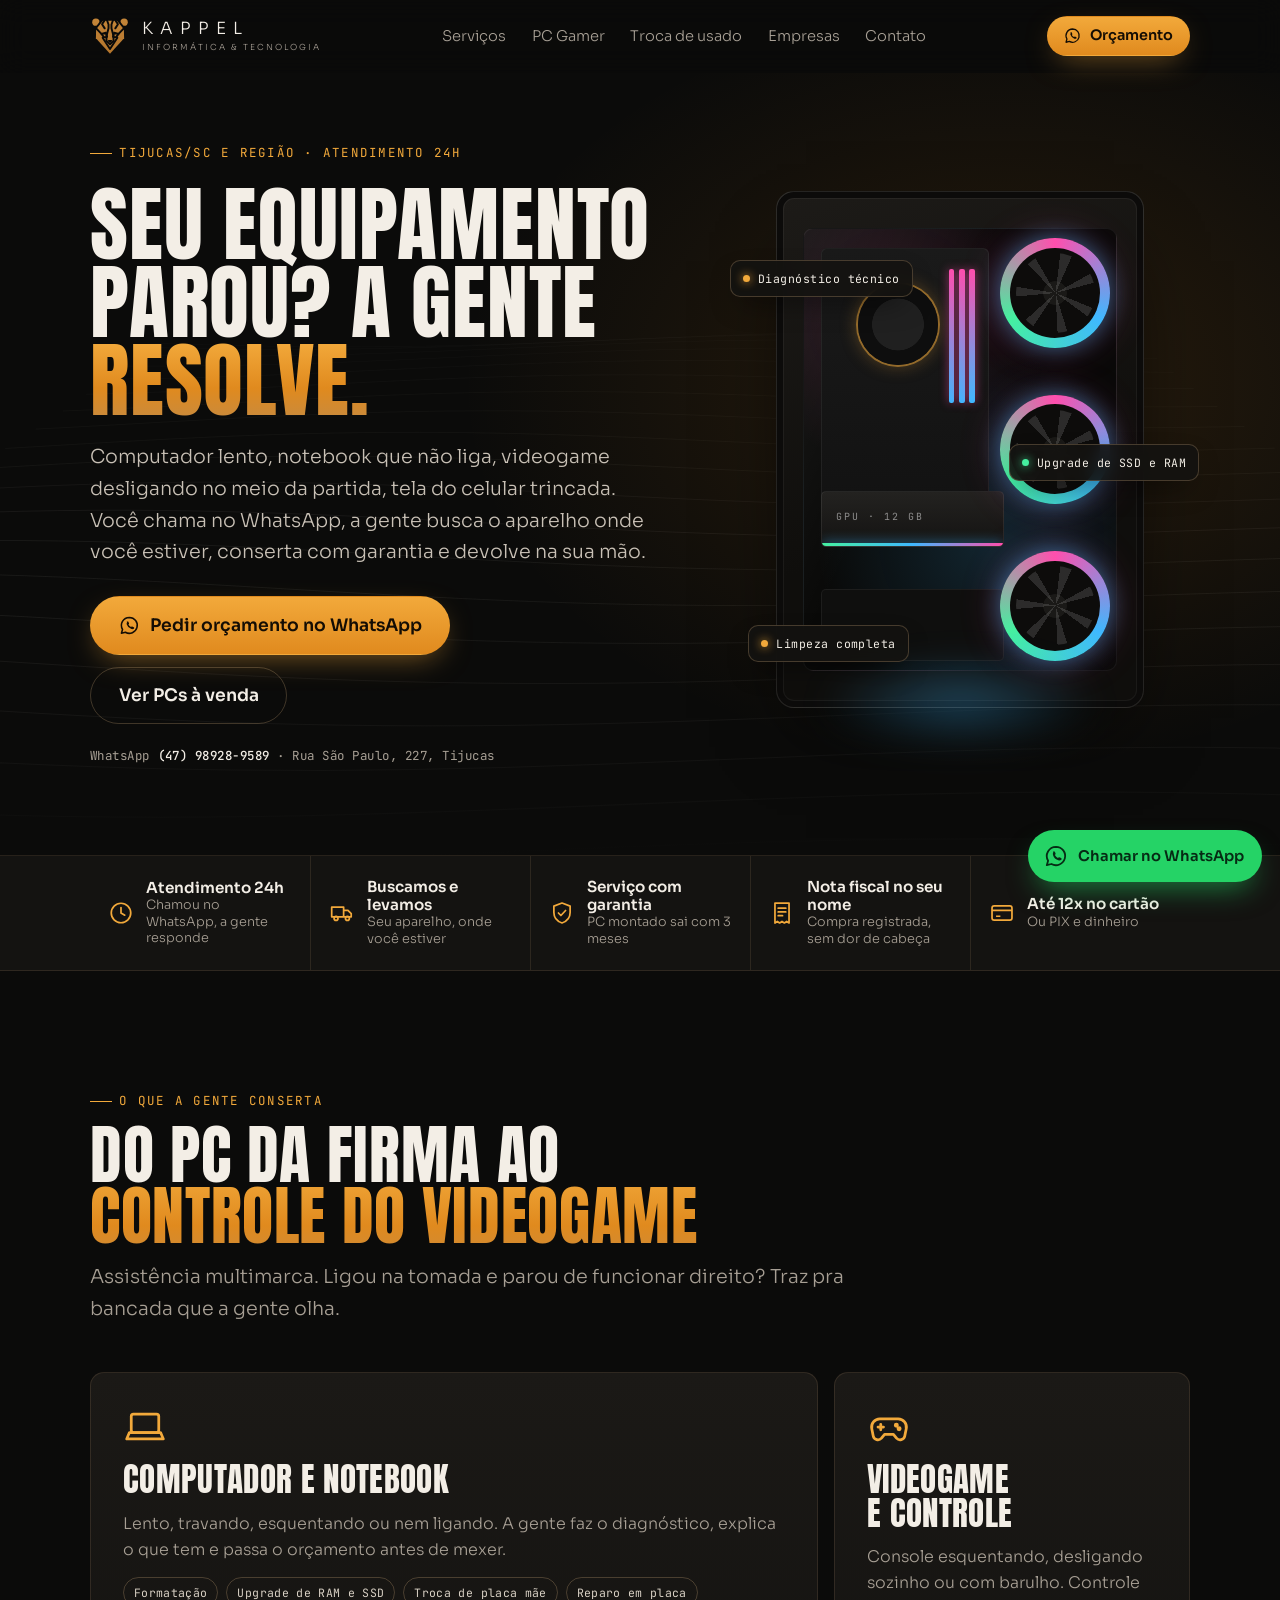
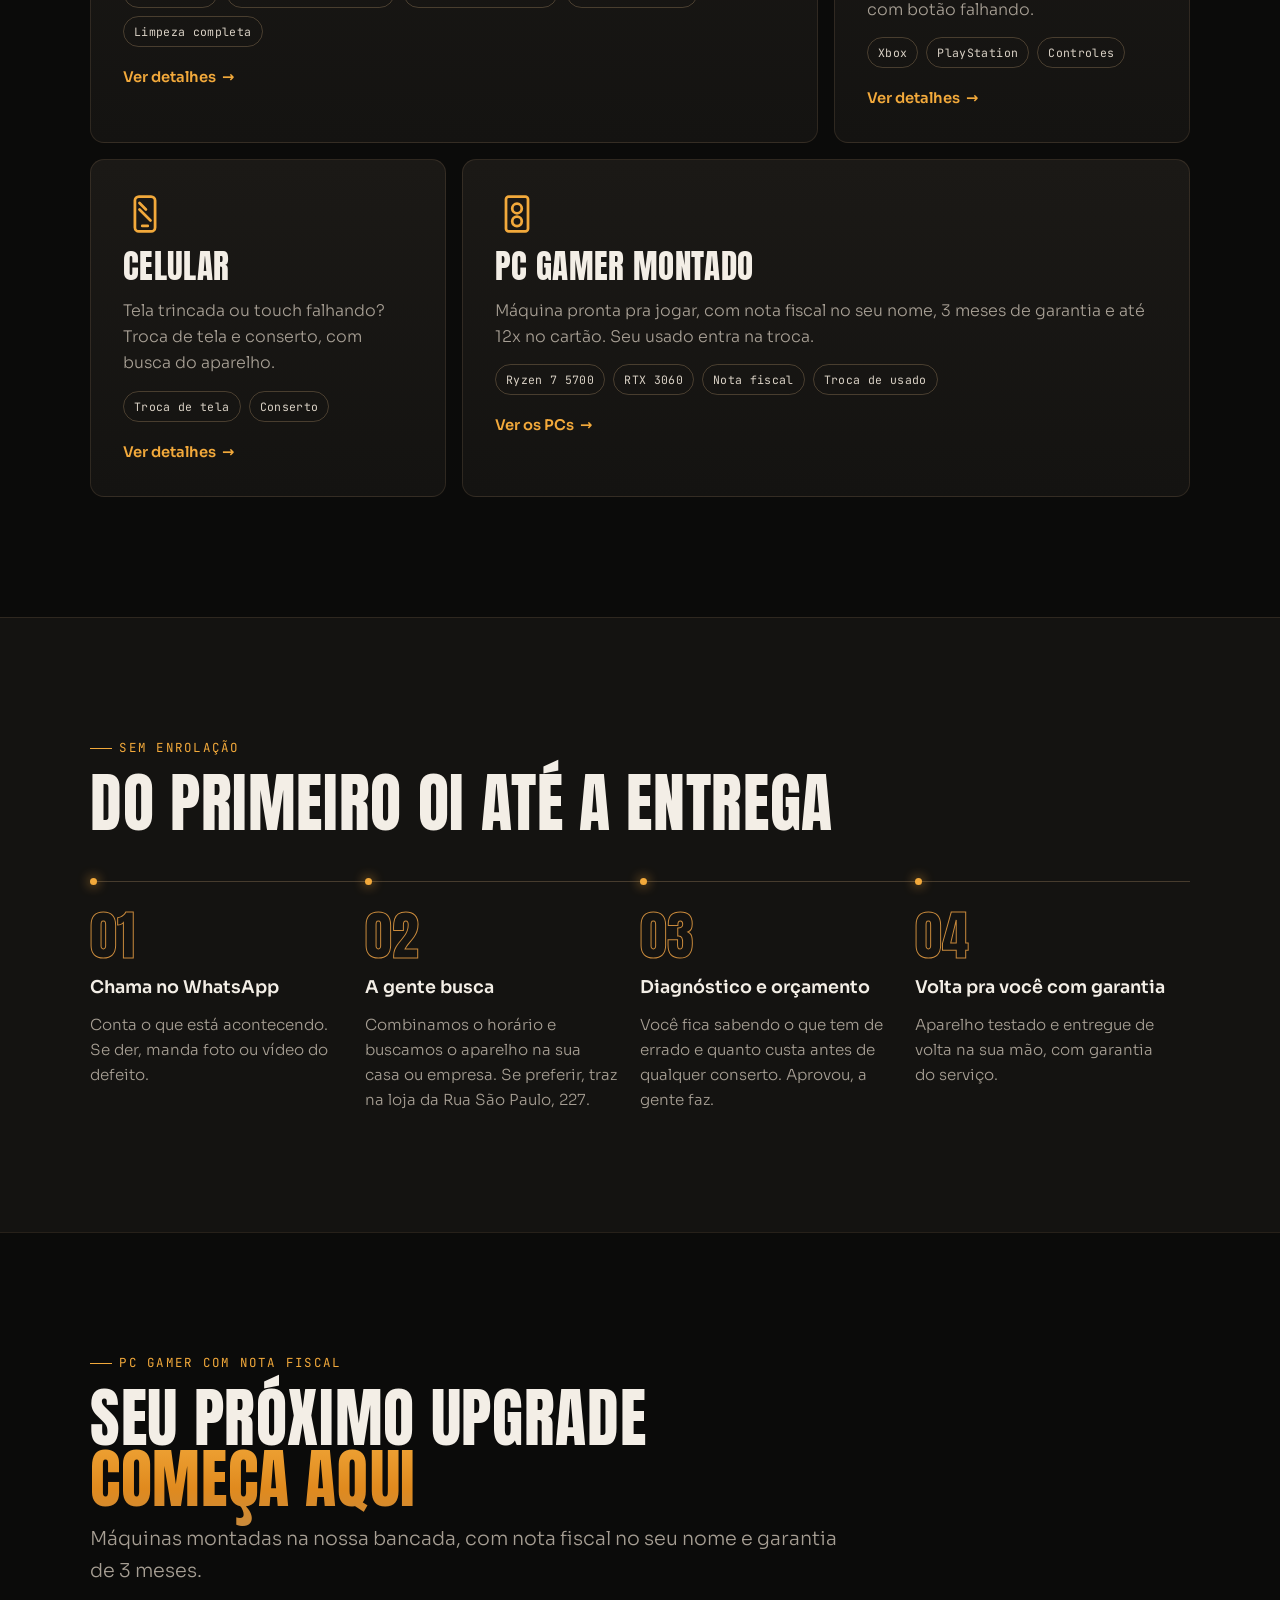
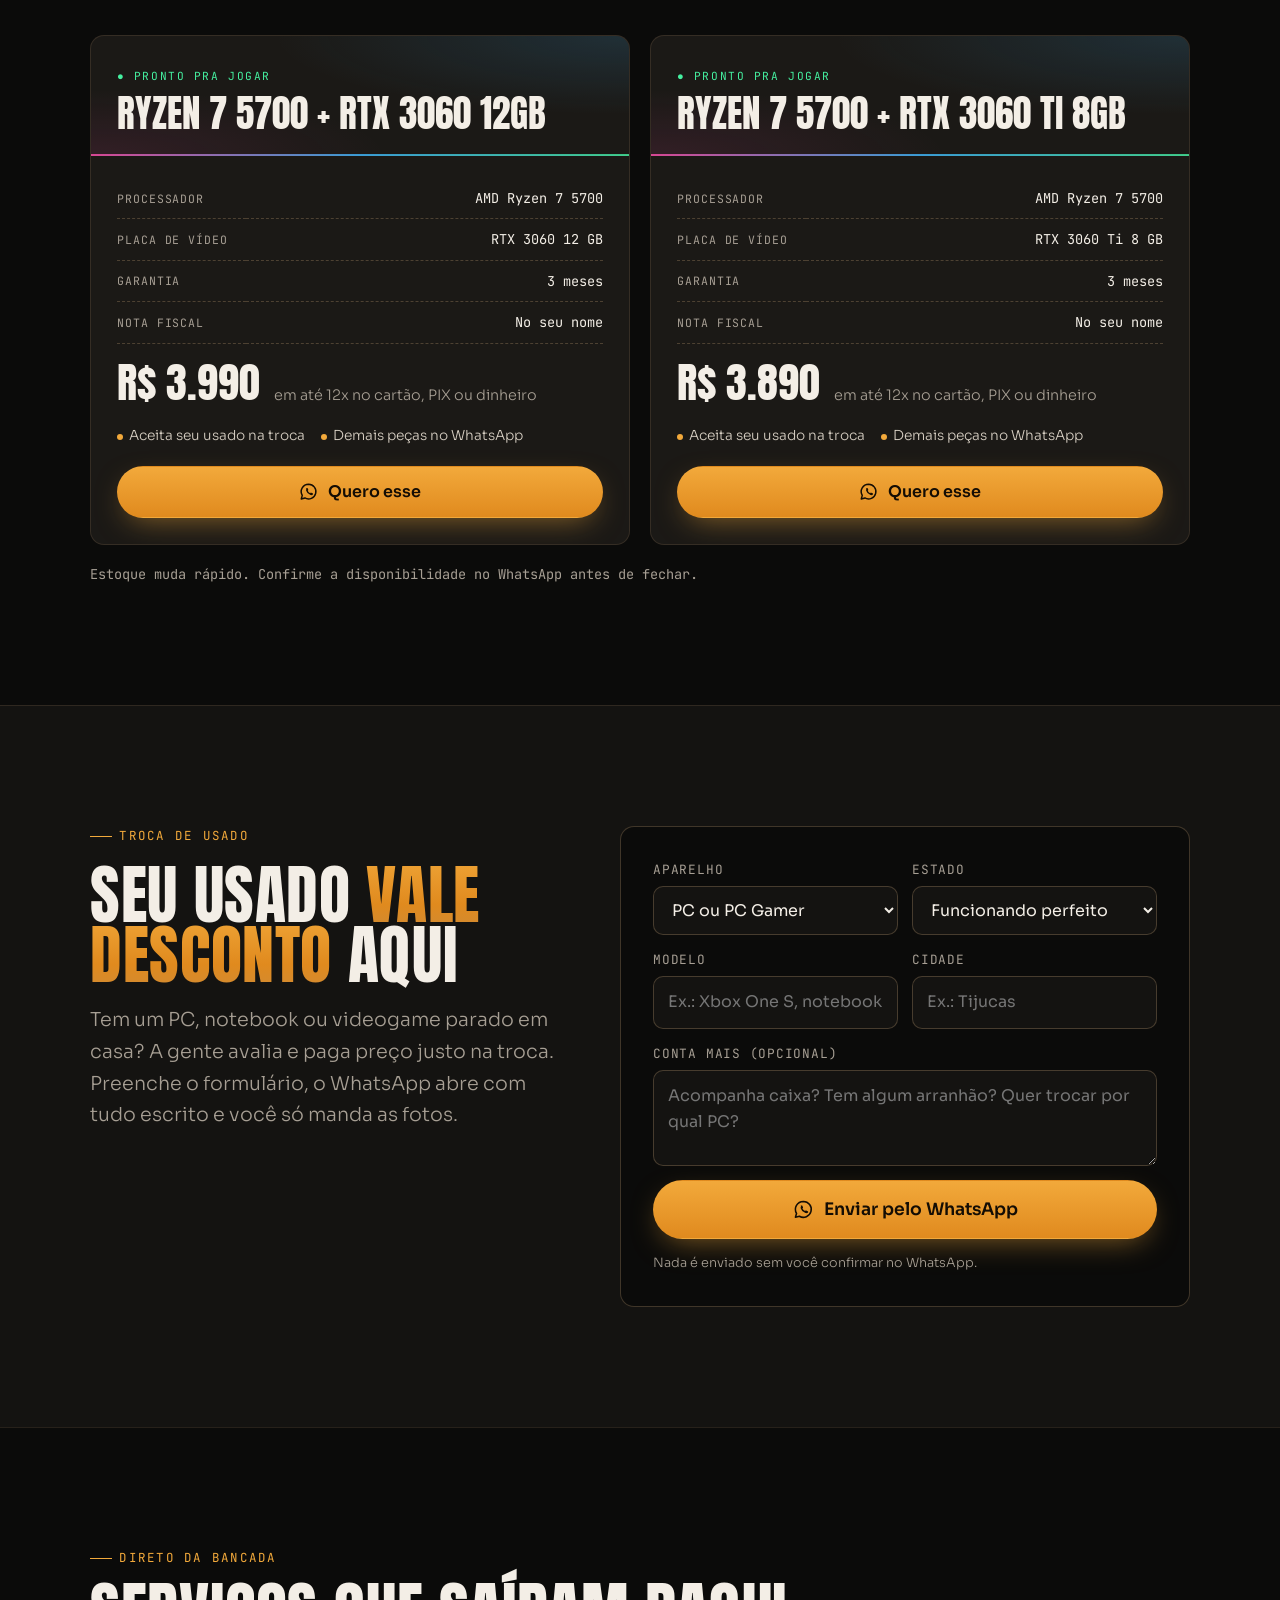
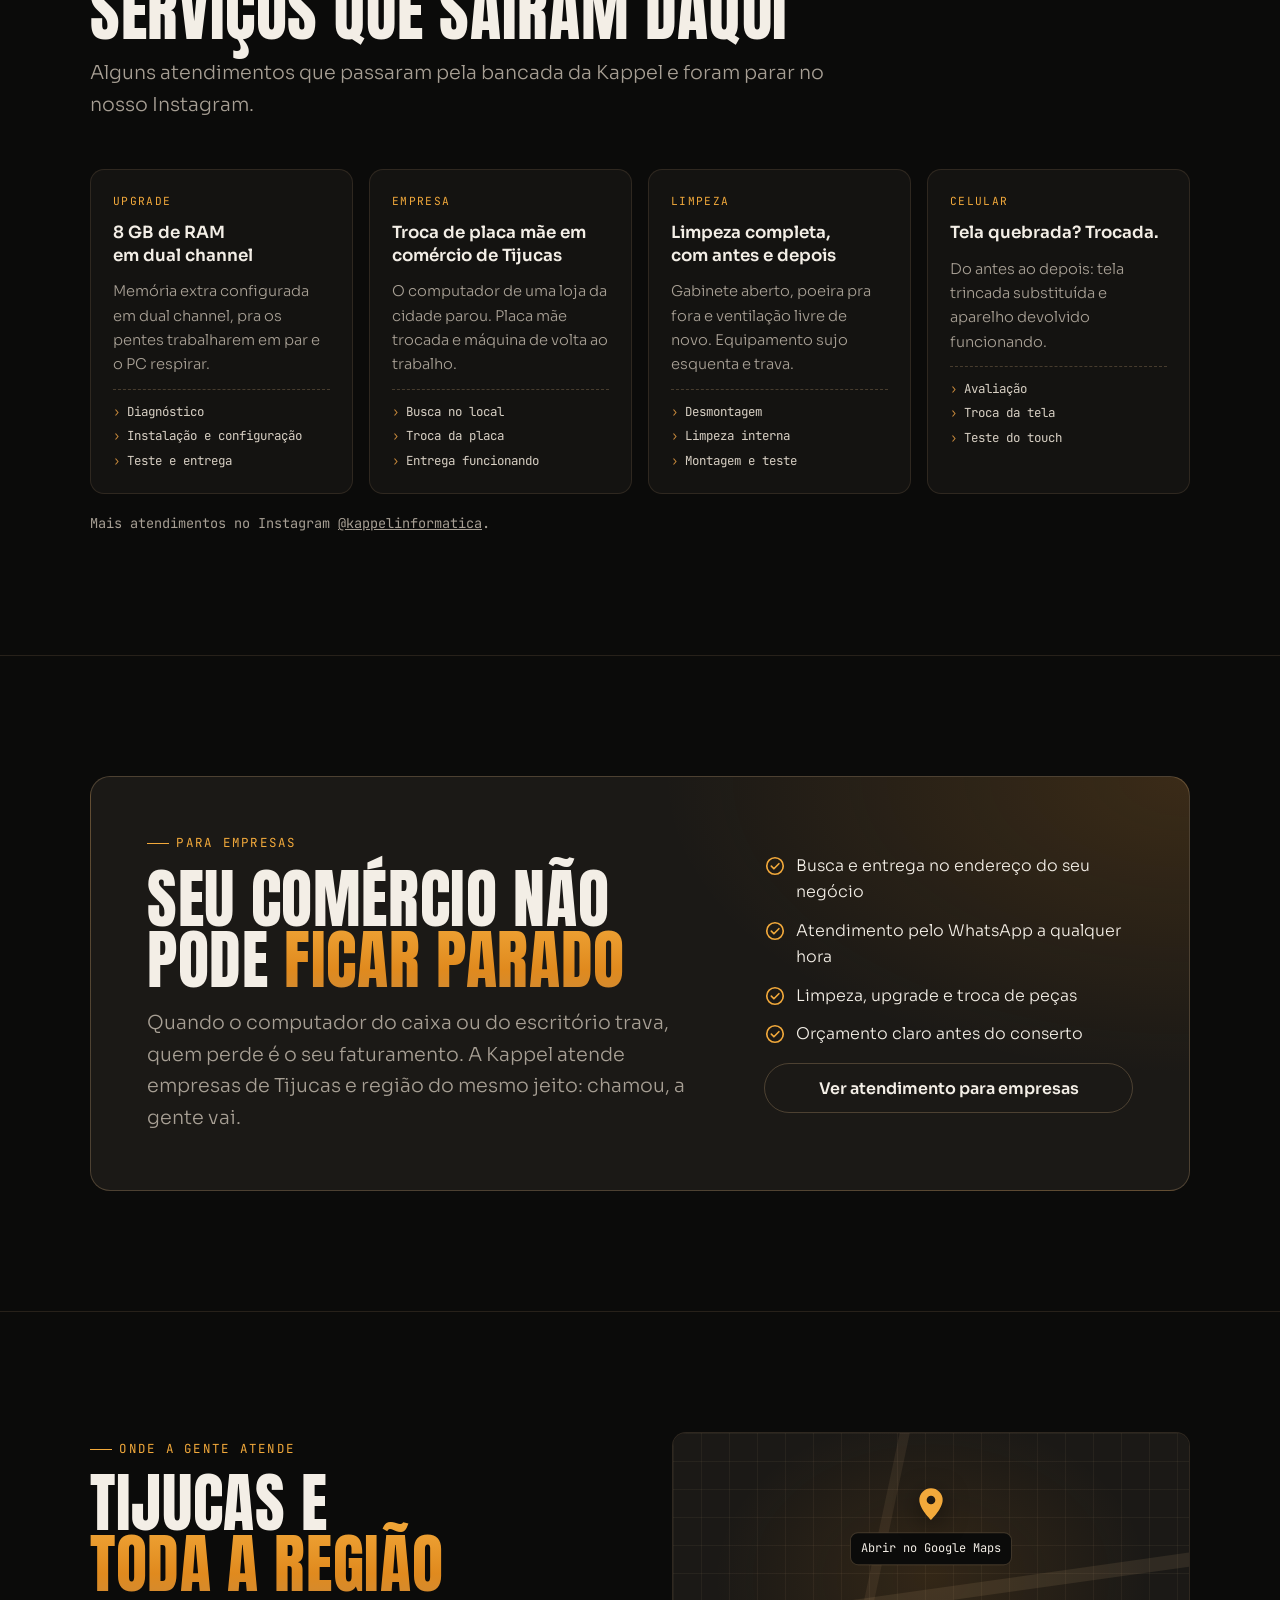
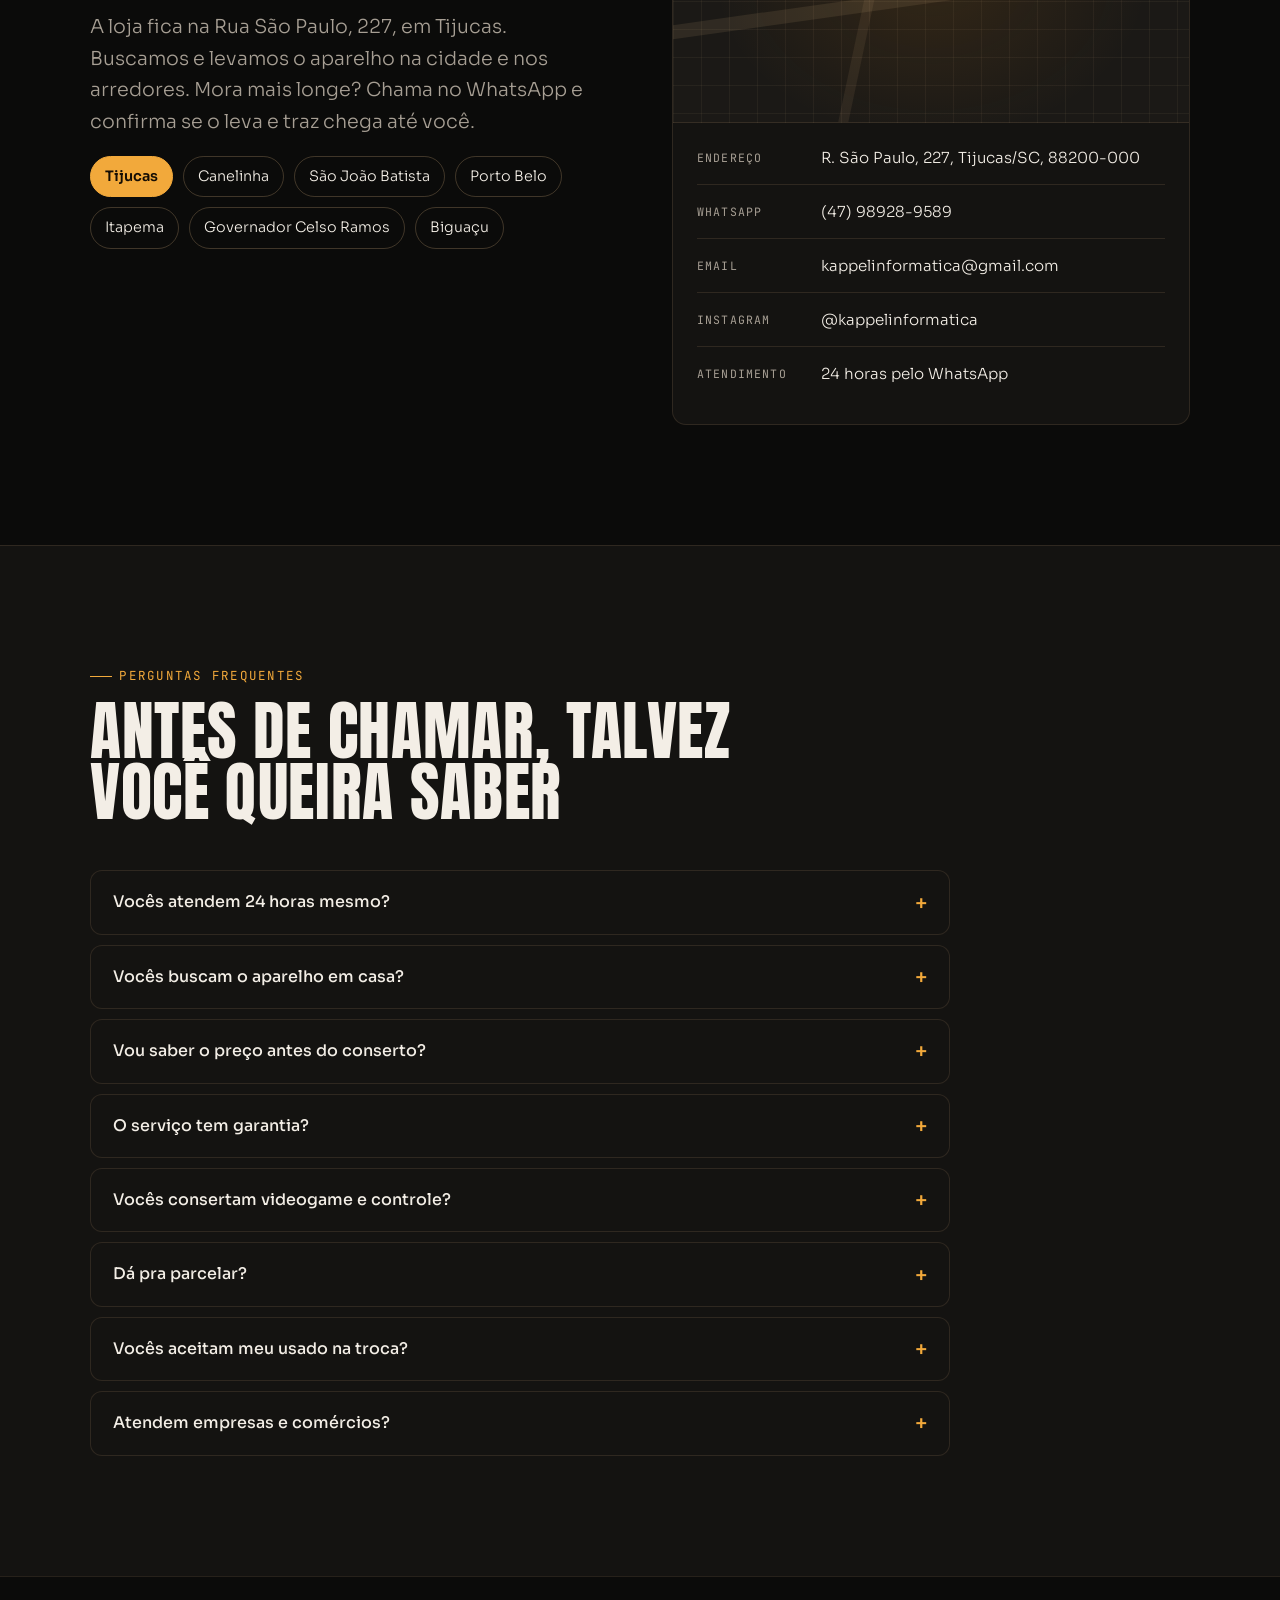
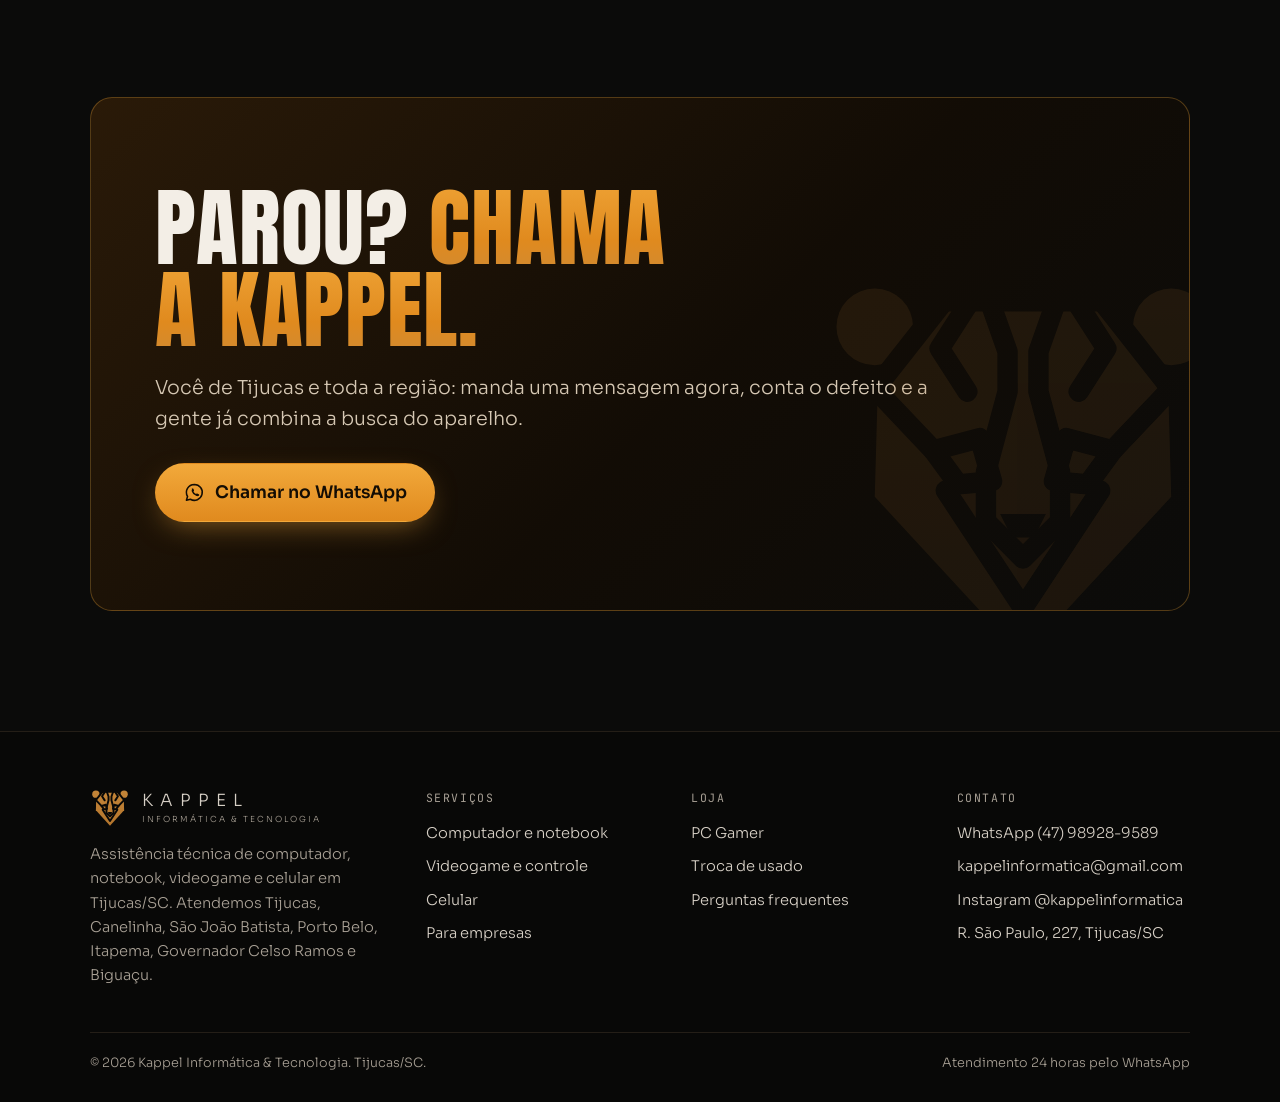
==== index.html @ c7f15fc5 "Site da Kappel Informática: home, páginas de serviço, PC Gamer e SEO/GEO Site estático com identidad" ====
<!doctype html>
<html lang="pt-BR">
<head>
<meta charset="utf-8">
<meta name="viewport" content="width=device-width, initial-scale=1, viewport-fit=cover">
<title>Assistência Técnica em Tijucas/SC | Kappel Informática</title>
<meta name="description" content="Computador, notebook, videogame ou celular parado? A Kappel conserta em Tijucas e região, busca e leva o aparelho, dá garantia e atende 24h no WhatsApp.">
<link rel="canonical" href="https://www.kappelinformatica.com.br/">
<meta name="robots" content="index, follow, max-image-preview:large">
<meta name="theme-color" content="#0b0b0a">
<meta name="geo.region" content="BR-SC">
<meta name="geo.placename" content="Tijucas">
<meta property="og:type" content="website">
<meta property="og:locale" content="pt_BR">
<meta property="og:site_name" content="Kappel Informática & Tecnologia">
<meta property="og:title" content="Assistência Técnica em Tijucas/SC | Kappel Informática">
<meta property="og:description" content="Computador, notebook, videogame ou celular parado? A Kappel conserta em Tijucas e região, busca e leva o aparelho, dá garantia e atende 24h no WhatsApp.">
<meta property="og:url" content="https://www.kappelinformatica.com.br/">
<meta property="og:image" content="https://www.kappelinformatica.com.br/assets/img/og-kappel.jpg">
<meta property="og:image:width" content="1200">
<meta property="og:image:height" content="630">
<meta property="og:image:alt" content="Kappel Informática & Tecnologia, assistência técnica em Tijucas SC">
<meta name="twitter:card" content="summary_large_image">
<meta name="twitter:title" content="Assistência Técnica em Tijucas/SC | Kappel Informática">
<meta name="twitter:description" content="Computador, notebook, videogame ou celular parado? A Kappel conserta em Tijucas e região, busca e leva o aparelho, dá garantia e atende 24h no WhatsApp.">
<meta name="twitter:image" content="https://www.kappelinformatica.com.br/assets/img/og-kappel.jpg">
<link rel="icon" href="/favicon.svg" type="image/svg+xml">
<link rel="icon" href="/favicon-32.png" sizes="32x32" type="image/png">
<link rel="apple-touch-icon" href="/apple-touch-icon.png">
<link rel="manifest" href="/site.webmanifest">
<link rel="preload" href="/assets/fonts/anton.woff2" as="font" type="font/woff2" crossorigin>
<link rel="preload" href="/assets/fonts/sora-var.woff2" as="font" type="font/woff2" crossorigin>
<link rel="stylesheet" href="/assets/css/site.css">
<script type="application/ld+json">{"@context":"https://schema.org","@graph":[{"@type":["ComputerStore","LocalBusiness"],"@id":"https://www.kappelinformatica.com.br/#negocio","name":"Kappel Informática & Tecnologia","alternateName":["Kappel Informática","Kappel"],"description":"Assistência técnica multimarca de computador, notebook, videogame, controle e celular em Tijucas/SC, com busca e entrega do aparelho, atendimento 24 horas pelo WhatsApp e venda de PC Gamer montado com nota fiscal.","url":"https://www.kappelinformatica.com.br/","logo":"https://www.kappelinformatica.com.br/assets/img/logo-512.png","image":"https://www.kappelinformatica.com.br/assets/img/og-kappel.jpg","telephone":"+55-47-98928-9589","email":"kappelinformatica@gmail.com","address":{"@type":"PostalAddress","streetAddress":"R. São Paulo, 227","addressLocality":"Tijucas","addressRegion":"SC","postalCode":"88200-000","addressCountry":"BR"},"hasMap":"https://www.google.com/maps/search/?api=1&query=Kappel%20Inform%C3%A1tica%20R.%20S%C3%A3o%20Paulo%20227%20Tijucas%20SC","areaServed":[{"@type":"City","name":"Tijucas, SC"},{"@type":"City","name":"Canelinha, SC"},{"@type":"City","name":"São João Batista, SC"},{"@type":"City","name":"Porto Belo, SC"},{"@type":"City","name":"Itapema, SC"},{"@type":"City","name":"Governador Celso Ramos, SC"},{"@type":"City","name":"Biguaçu, SC"}],"openingHoursSpecification":[{"@type":"OpeningHoursSpecification","dayOfWeek":["Monday","Tuesday","Wednesday","Thursday","Friday","Saturday","Sunday"],"opens":"00:00","closes":"23:59"}],"paymentAccepted":"Cartão de crédito, PIX, Dinheiro","currenciesAccepted":"BRL","priceRange":"$$","sameAs":["https://www.instagram.com/kappelinformatica/","https://www.facebook.com/61590926625800/"],"knowsAbout":["Conserto de computador","Conserto de notebook","Formatação","Upgrade de SSD e memória RAM","Troca de placa mãe","Reparo em placa","Conserto de videogame","Conserto de controle","Troca de tela de celular","Montagem de PC Gamer"],"hasOfferCatalog":{"@type":"OfferCatalog","name":"Serviços e produtos","itemListElement":[{"@type":"Offer","itemOffered":{"@type":"Service","name":"Conserto de computador e notebook","url":"https://www.kappelinformatica.com.br/servicos/computador-e-notebook/"}},{"@type":"Offer","itemOffered":{"@type":"Service","name":"Conserto de videogame e controle","url":"https://www.kappelinformatica.com.br/servicos/videogame-e-controle/"}},{"@type":"Offer","itemOffered":{"@type":"Service","name":"Troca de tela e conserto de celular","url":"https://www.kappelinformatica.com.br/servicos/celular/"}},{"@type":"Offer","itemOffered":{"@type":"Service","name":"Assistência técnica para empresas","url":"https://www.kappelinformatica.com.br/empresas/"}},{"@type":"Offer","itemOffered":{"@type":"Service","name":"PC Gamer montado com nota fiscal","url":"https://www.kappelinformatica.com.br/pc-gamer/"}}]}},{"@type":"WebSite","@id":"https://www.kappelinformatica.com.br/#site","url":"https://www.kappelinformatica.com.br/","name":"Kappel Informática","inLanguage":"pt-BR","publisher":{"@id":"https://www.kappelinformatica.com.br/#negocio"}},{"@type":"FAQPage","mainEntity":[{"@type":"Question","name":"Vocês atendem 24 horas mesmo?","acceptedAnswer":{"@type":"Answer","text":"O atendimento pelo WhatsApp é 24 horas. Mandou mensagem, a gente responde e combina o melhor horário pra buscar o aparelho."}},{"@type":"Question","name":"Vocês buscam o aparelho em casa?","acceptedAnswer":{"@type":"Answer","text":"Sim. A gente busca e devolve em Tijucas e região. Mora mais longe? Chama no WhatsApp e confirma se o leva e traz chega no seu endereço."}},{"@type":"Question","name":"Vou saber o preço antes do conserto?","acceptedAnswer":{"@type":"Answer","text":"Sim. Primeiro vem o diagnóstico e o orçamento. A gente só mexe no aparelho depois que você aprova."}},{"@type":"Question","name":"O serviço tem garantia?","acceptedAnswer":{"@type":"Answer","text":"Tem. Os PCs montados saem com 3 meses de garantia e nota fiscal no seu nome. O prazo de garantia do conserto vem junto com o orçamento."}},{"@type":"Question","name":"Vocês consertam videogame e controle?","acceptedAnswer":{"@type":"Answer","text":"Consertamos e fazemos limpeza em consoles como Xbox e PlayStation, e também em controles."}},{"@type":"Question","name":"Dá pra parcelar?","acceptedAnswer":{"@type":"Answer","text":"Dá. Em até 12x no cartão, além de PIX ou dinheiro."}},{"@type":"Question","name":"Vocês aceitam meu usado na troca?","acceptedAnswer":{"@type":"Answer","text":"Aceitamos PC, notebook e videogame como parte do pagamento, com avaliação a preço justo. Preenche o formulário de troca ou manda as fotos no WhatsApp."}},{"@type":"Question","name":"Atendem empresas e comércios?","acceptedAnswer":{"@type":"Answer","text":"Sim. Atendemos comércios e escritórios de Tijucas e região, com busca e entrega do equipamento."}}]}]}</script>
<!--
  GA4: troque G-XXXXXXXXXX pelo ID real e descomente.
  <script async src="https://www.googletagmanager.com/gtag/js?id=G-XXXXXXXXXX"></script>
  <script>window.dataLayer=window.dataLayer||[];function gtag(){dataLayer.push(arguments);}gtag('js',new Date());gtag('config','G-XXXXXXXXXX');</script>
  Meta Pixel: cole aqui o código do Gerenciador de Eventos.
-->
</head>
<body>
<svg width="0" height="0" style="position:absolute" aria-hidden="true" focusable="false">
<symbol id="i-zap" viewBox="0 0 24 24"><path d="M12 2.8a9.2 9.2 0 0 0-7.9 13.9L2.8 21.2l4.6-1.2A9.2 9.2 0 1 0 12 2.8z" fill="none" stroke="currentColor" stroke-width="1.8" stroke-linejoin="round"/><path d="M8.9 7.9c.2-.4.5-.5.8-.5h.6c.2 0 .4.1.5.4l.8 1.8c.1.2 0 .5-.1.7l-.6.7c.7 1.3 1.7 2.3 3 3l.7-.6c.2-.2.5-.2.7-.1l1.8.8c.3.1.4.3.4.5v.6c0 .3-.1.6-.5.8-.7.5-1.7.6-2.6.3a8.2 8.2 0 0 1-5.4-5.4c-.3-.9-.2-1.9.3-2.6z" fill="currentColor"/></symbol>
<symbol id="i-clock" viewBox="0 0 24 24"><g fill="none" stroke="currentColor" stroke-width="1.6" stroke-linecap="round"><circle cx="12" cy="12" r="9"/><path d="M12 7v5l3.5 2"/></g></symbol>
<symbol id="i-truck" viewBox="0 0 24 24"><g fill="none" stroke="currentColor" stroke-width="1.6" stroke-linejoin="round"><path d="M2.5 6.5h11v9h-11zM13.5 9.5h4l3 3v3h-7z"/><circle cx="6.5" cy="17" r="1.8"/><circle cx="17" cy="17" r="1.8"/></g></symbol>
<symbol id="i-shield" viewBox="0 0 24 24"><g fill="none" stroke="currentColor" stroke-width="1.6" stroke-linejoin="round" stroke-linecap="round"><path d="M12 2.8 4.5 5.6v6c0 4.6 3.2 8.2 7.5 9.6 4.3-1.4 7.5-5 7.5-9.6v-6z"/><path d="m8.7 12 2.3 2.3 4.3-4.6"/></g></symbol>
<symbol id="i-receipt" viewBox="0 0 24 24"><g fill="none" stroke="currentColor" stroke-width="1.6" stroke-linejoin="round" stroke-linecap="round"><path d="M5.5 2.8h13v18.4l-2.2-1.4-2.1 1.4-2.2-1.4-2.2 1.4-2.1-1.4-2.2 1.4z"/><path d="M8.5 7.5h7M8.5 11h7M8.5 14.5h4"/></g></symbol>
<symbol id="i-card" viewBox="0 0 24 24"><g fill="none" stroke="currentColor" stroke-width="1.6" stroke-linejoin="round"><rect x="2.8" y="5.5" width="18.4" height="13" rx="2"/><path d="M2.8 9.5h18.4M6.5 15h4"/></g></symbol>
<symbol id="i-laptop" viewBox="0 0 24 24"><g fill="none" stroke="currentColor" stroke-width="1.5" stroke-linejoin="round"><rect x="4.5" y="5" width="15" height="10" rx="1.2"/><path d="M2 18.5h20l-1.5-3.5h-17z"/></g></symbol>
<symbol id="i-pad" viewBox="0 0 24 24"><g fill="none" stroke="currentColor" stroke-width="1.5" stroke-linejoin="round" stroke-linecap="round"><path d="M7 7.5h10a4.5 4.5 0 0 1 4.4 5.4l-.8 4a2.6 2.6 0 0 1-4.5 1.2L14.4 16H9.6l-1.7 2.1a2.6 2.6 0 0 1-4.5-1.2l-.8-4A4.5 4.5 0 0 1 7 7.5z"/><path d="M7.5 10.5v3M6 12h3"/><circle cx="16" cy="11" r=".6" fill="currentColor"/><circle cx="17.5" cy="13" r=".6" fill="currentColor"/></g></symbol>
<symbol id="i-phone" viewBox="0 0 24 24"><g fill="none" stroke="currentColor" stroke-width="1.5" stroke-linejoin="round" stroke-linecap="round"><rect x="6.5" y="2.5" width="11" height="19" rx="2.2"/><path d="M10.5 18.5h3M9 6l3.5 3.5M9 9.5l6 6"/></g></symbol>
<symbol id="i-tower" viewBox="0 0 24 24"><g fill="none" stroke="currentColor" stroke-width="1.5" stroke-linejoin="round"><rect x="6" y="2.5" width="12" height="19" rx="1.5"/><circle cx="12" cy="9" r="2.6"/><circle cx="12" cy="16" r="2.6"/></g></symbol>
<symbol id="i-check" viewBox="0 0 24 24"><g fill="none" stroke="currentColor" stroke-width="1.8" stroke-linecap="round" stroke-linejoin="round"><circle cx="12" cy="12" r="9"/><path d="m8 12.2 2.8 2.8L16.2 9.5"/></g></symbol>
<symbol id="i-pin" viewBox="0 0 24 24"><path d="M12 2.5a7 7 0 0 0-7 7c0 5.2 7 12 7 12s7-6.8 7-12a7 7 0 0 0-7-7zm0 9.6a2.6 2.6 0 1 1 0-5.2 2.6 2.6 0 0 1 0 5.2z" fill="currentColor"/></symbol>
</svg>
<a class="skip" href="#conteudo">Pular para o conteúdo</a>
<header class="site-header">
  <nav class="wrap nav" aria-label="Principal">
    <a class="brand" href="/" aria-label="Kappel Informática, página inicial">
      <img src="/assets/img/logo.svg" alt="" width="40" height="40">
      <span class="brand-name"><b>KAPPEL</b><small>Informática &amp; Tecnologia</small></span>
    </a>
    <div class="nav-links" id="nav-links"><ul class="menu"><li><a href="/#servicos">Serviços</a></li><li><a href="/pc-gamer/">PC Gamer</a></li><li><a href="/pc-gamer/#troca">Troca de usado</a></li><li><a href="/empresas/">Empresas</a></li><li><a href="/#contato">Contato</a></li></ul></div>
    <a class="btn btn-zap " href="https://wa.me/5547989289589?text=Oi%2C%20Kappel%21%20Quero%20fazer%20um%20or%C3%A7amento." target="_blank" rel="noopener"><svg aria-hidden="true"><use href="#i-zap"/></svg>Orçamento</a>
    <button class="menu-toggle" type="button" aria-expanded="false" aria-controls="nav-links" aria-label="Abrir menu"><span></span></button>
  </nav>
</header>
<main id="conteudo">
<section class="hero">
  <canvas class="hero-mesh" aria-hidden="true"></canvas>
  <div class="wrap hero-grid">
    <div class="hero-copy">
      <span class="eyebrow rise">Tijucas/SC e região · Atendimento 24h</span>
      <h1 class="display rise d1">Seu equipamento parou? A gente <span class="hot">resolve.</span></h1>
      <p class="lead rise d2">Computador lento, notebook que não liga, videogame desligando no meio da partida, tela do celular trincada. Você chama no WhatsApp, a gente busca o aparelho onde você estiver, conserta com garantia e devolve na sua mão.</p>
      <div class="hero-cta rise d3"><a class="btn btn-zap btn-lg" href="https://wa.me/5547989289589?text=Oi%2C%20Kappel%21%20Vim%20pelo%20site%20e%20quero%20um%20or%C3%A7amento." target="_blank" rel="noopener"><svg aria-hidden="true"><use href="#i-zap"/></svg>Pedir orçamento no WhatsApp</a><a class="btn btn-ghost btn-lg" href="#pcs">Ver PCs à venda</a></div>
      <p class="hero-note rise d4">WhatsApp <b>(47) 98928-9589</b> · Rua São Paulo, 227, Tijucas</p>
    </div>
    <div class="hero-visual rise d2"><div class="rig" role="img" aria-label="Ilustração de um PC gamer com iluminação RGB">
  <div class="rig-case">
    <div class="rig-glass"></div>
    <div class="rig-board"></div>
    <div class="rig-cpu"></div>
    <div class="rig-ram"><i></i><i></i><i></i></div>
    <div class="rig-gpu"><span>GPU · 12 GB</span></div>
    <div class="rig-psu"></div>
    <div class="rig-fans"><div class="fan"></div><div class="fan"></div><div class="fan"></div></div>
  </div>
  <div class="rig-glow"></div>
  <span class="rig-tag t1"><i></i>Diagnóstico técnico</span>
  <span class="rig-tag t2"><i></i>Upgrade de SSD e RAM</span>
  <span class="rig-tag t3"><i></i>Limpeza completa</span>
</div></div>
  </div>
</section>
<section class="seals" aria-label="Por que chamar a Kappel"><div class="wrap"><ul><li><svg aria-hidden="true"><use href="#i-clock"/></svg><div><b>Atendimento 24h</b><span>Chamou no WhatsApp, a gente responde</span></div></li><li><svg aria-hidden="true"><use href="#i-truck"/></svg><div><b>Buscamos e levamos</b><span>Seu aparelho, onde você estiver</span></div></li><li><svg aria-hidden="true"><use href="#i-shield"/></svg><div><b>Serviço com garantia</b><span>PC montado sai com 3 meses</span></div></li><li><svg aria-hidden="true"><use href="#i-receipt"/></svg><div><b>Nota fiscal no seu nome</b><span>Compra registrada, sem dor de cabeça</span></div></li><li><svg aria-hidden="true"><use href="#i-card"/></svg><div><b>Até 12x no cartão</b><span>Ou PIX e dinheiro</span></div></li></ul></div></section><section class="section" id="servicos">
  <div class="wrap">
    <div class="section-head">
      <span class="eyebrow">O que a gente conserta</span>
      <h2 class="display section-title">Do PC da firma ao <span class="hot">controle do videogame</span></h2>
      <p class="lead">Assistência multimarca. Ligou na tomada e parou de funcionar direito? Traz pra bancada que a gente olha.</p>
    </div>
    <div class="services">
      <a class="svc wide" href="/servicos/computador-e-notebook/">
        <svg class="svc-icon" aria-hidden="true"><use href="#i-laptop"/></svg>
        <h3>Computador e notebook</h3>
        <p>Lento, travando, esquentando ou nem ligando. A gente faz o diagnóstico, explica o que tem e passa o orçamento antes de mexer.</p>
        <ul><li>Formatação</li><li>Upgrade de RAM e SSD</li><li>Troca de placa mãe</li><li>Reparo em placa</li><li>Limpeza completa</li></ul>
        <span class="svc-more">Ver detalhes</span>
      </a>
      <a class="svc narrow" href="/servicos/videogame-e-controle/">
        <svg class="svc-icon" aria-hidden="true"><use href="#i-pad"/></svg>
        <h3>Videogame e controle</h3>
        <p>Console esquentando, desligando sozinho ou com barulho. Controle com botão falhando.</p>
        <ul><li>Xbox</li><li>PlayStation</li><li>Controles</li></ul>
        <span class="svc-more">Ver detalhes</span>
      </a>
      <a class="svc narrow" href="/servicos/celular/">
        <svg class="svc-icon" aria-hidden="true"><use href="#i-phone"/></svg>
        <h3>Celular</h3>
        <p>Tela trincada ou touch falhando? Troca de tela e conserto, com busca do aparelho.</p>
        <ul><li>Troca de tela</li><li>Conserto</li></ul>
        <span class="svc-more">Ver detalhes</span>
      </a>
      <a class="svc wide" href="/pc-gamer/">
        <svg class="svc-icon" aria-hidden="true"><use href="#i-tower"/></svg>
        <h3>PC Gamer montado</h3>
        <p>Máquina pronta pra jogar, com nota fiscal no seu nome, 3 meses de garantia e até 12x no cartão. Seu usado entra na troca.</p>
        <ul><li>Ryzen 7 5700</li><li>RTX 3060</li><li>Nota fiscal</li><li>Troca de usado</li></ul>
        <span class="svc-more">Ver os PCs</span>
      </a>
    </div>
  </div>
</section>
<section class="section alt" id="como-funciona">
  <div class="wrap">
    <div class="section-head">
      <span class="eyebrow">Sem enrolação</span>
      <h2 class="display section-title">Do primeiro oi até a entrega</h2>
    </div>
    <ol class="steps"><li><h3>Chama no WhatsApp</h3><p>Conta o que está acontecendo. Se der, manda foto ou vídeo do defeito.</p></li><li><h3>A gente busca</h3><p>Combinamos o horário e buscamos o aparelho na sua casa ou empresa. Se preferir, traz na loja da Rua São Paulo, 227.</p></li><li><h3>Diagnóstico e orçamento</h3><p>Você fica sabendo o que tem de errado e quanto custa antes de qualquer conserto. Aprovou, a gente faz.</p></li><li><h3>Volta pra você com garantia</h3><p>Aparelho testado e entregue de volta na sua mão, com garantia do serviço.</p></li></ol>
  </div>
</section>
<section class="section" id="pcs">
  <div class="wrap">
    <div class="section-head">
      <span class="eyebrow">PC Gamer com nota fiscal</span>
      <h2 class="display section-title">Seu próximo upgrade <span class="hot">começa aqui</span></h2>
      <p class="lead">Máquinas montadas na nossa bancada, com nota fiscal no seu nome e garantia de 3 meses.</p>
    </div>
    <div class="pcs"><article class="pc" id="ryzen7-5700-rtx3060-12gb">
  <div class="pc-top">
    <span class="pc-badge">● Pronto pra jogar</span>
    <h3>Ryzen 7 5700 + RTX 3060 12GB</h3>
  </div>
  <div class="pc-body">
    <dl class="spec">
      <dt>Processador</dt><dd>AMD Ryzen 7 5700</dd>
      <dt>Placa de vídeo</dt><dd>RTX 3060 12 GB</dd>
      <dt>Garantia</dt><dd>3 meses</dd>
      <dt>Nota fiscal</dt><dd>No seu nome</dd>
    </dl>
    <div class="price"><strong>R$ 3.990</strong><span>em até 12x no cartão, PIX ou dinheiro</span></div>
    <ul class="pc-perks"><li>Aceita seu usado na troca</li><li>Demais peças no WhatsApp</li></ul>
    <a class="btn btn-zap " href="https://wa.me/5547989289589?text=Oi%2C%20Kappel%21%20Tenho%20interesse%20no%20PC%20Gamer%20Ryzen%207%205700%20%2B%20RTX%203060%2012GB%20de%20R%24%203.990.%20Ainda%20est%C3%A1%20dispon%C3%ADvel%3F" target="_blank" rel="noopener"><svg aria-hidden="true"><use href="#i-zap"/></svg>Quero esse</a>
  </div>
</article><article class="pc" id="ryzen7-5700-rtx3060ti-8gb">
  <div class="pc-top">
    <span class="pc-badge">● Pronto pra jogar</span>
    <h3>Ryzen 7 5700 + RTX 3060 Ti 8GB</h3>
  </div>
  <div class="pc-body">
    <dl class="spec">
      <dt>Processador</dt><dd>AMD Ryzen 7 5700</dd>
      <dt>Placa de vídeo</dt><dd>RTX 3060 Ti 8 GB</dd>
      <dt>Garantia</dt><dd>3 meses</dd>
      <dt>Nota fiscal</dt><dd>No seu nome</dd>
    </dl>
    <div class="price"><strong>R$ 3.890</strong><span>em até 12x no cartão, PIX ou dinheiro</span></div>
    <ul class="pc-perks"><li>Aceita seu usado na troca</li><li>Demais peças no WhatsApp</li></ul>
    <a class="btn btn-zap " href="https://wa.me/5547989289589?text=Oi%2C%20Kappel%21%20Tenho%20interesse%20no%20PC%20Gamer%20Ryzen%207%205700%20%2B%20RTX%203060%20Ti%208GB%20de%20R%24%203.890.%20Ainda%20est%C3%A1%20dispon%C3%ADvel%3F" target="_blank" rel="noopener"><svg aria-hidden="true"><use href="#i-zap"/></svg>Quero esse</a>
  </div>
</article></div><p class="pcs-note">Estoque muda rápido. Confirme a disponibilidade no WhatsApp antes de fechar.</p>
  </div>
</section>
<section class="section alt" id="troca">
  <div class="wrap"><div class="trade">
  <div class="trade-copy">
    <span class="eyebrow">Troca de usado</span>
    <h2 class="display section-title">Seu usado <span class="hot">vale desconto</span> aqui</h2>
    <p class="lead">Tem um PC, notebook ou videogame parado em casa? A gente avalia e paga preço justo na troca. Preenche o formulário, o WhatsApp abre com tudo escrito e você só manda as fotos.</p>
  </div>
  <form class="form" id="form-troca" novalidate>
    <div class="form-row">
      <div class="field">
        <label for="troca-tipo">Aparelho</label>
        <select id="troca-tipo" name="tipo">
          <option>PC ou PC Gamer</option><option>Notebook</option><option>Videogame</option><option>Celular</option><option>Outro</option>
        </select>
      </div>
      <div class="field">
        <label for="troca-estado">Estado</label>
        <select id="troca-estado" name="estado">
          <option>Funcionando perfeito</option><option>Funciona, mas tem detalhes</option><option>Com defeito</option>
        </select>
      </div>
    </div>
    <div class="form-row">
      <div class="field">
        <label for="troca-modelo">Modelo</label>
        <input id="troca-modelo" name="modelo" type="text" placeholder="Ex.: Xbox One S, notebook Dell i5" autocomplete="off">
      </div>
      <div class="field">
        <label for="troca-cidade">Cidade</label>
        <input id="troca-cidade" name="cidade" type="text" placeholder="Ex.: Tijucas" autocomplete="address-level2">
      </div>
    </div>
    <div class="field">
      <label for="troca-obs">Conta mais (opcional)</label>
      <textarea id="troca-obs" name="obs" placeholder="Acompanha caixa? Tem algum arranhão? Quer trocar por qual PC?"></textarea>
    </div>
    <button class="btn btn-zap btn-lg" type="submit"><svg aria-hidden="true"><use href="#i-zap"/></svg>Enviar pelo WhatsApp</button>
    <small>Nada é enviado sem você confirmar no WhatsApp.</small>
  </form>
</div></div>
</section>
<section class="section" id="bancada">
  <div class="wrap">
    <div class="section-head">
      <span class="eyebrow">Direto da bancada</span>
      <h2 class="display section-title">Serviços que saíram daqui</h2>
      <p class="lead">Alguns atendimentos que passaram pela bancada da Kappel e foram parar no nosso Instagram.</p>
    </div>
    <div class="cases">
      <article class="case"><span class="case-tag">Upgrade</span><h3>8 GB de RAM em dual channel</h3><p>Memória extra configurada em dual channel, pra os pentes trabalharem em par e o PC respirar.</p><div class="case-flow"><span>Diagnóstico</span><span>Instalação e configuração</span><span>Teste e entrega</span></div></article>
      <article class="case"><span class="case-tag">Empresa</span><h3>Troca de placa mãe em comércio de Tijucas</h3><p>O computador de uma loja da cidade parou. Placa mãe trocada e máquina de volta ao trabalho.</p><div class="case-flow"><span>Busca no local</span><span>Troca da placa</span><span>Entrega funcionando</span></div></article>
      <article class="case"><span class="case-tag">Limpeza</span><h3>Limpeza completa, com antes e depois</h3><p>Gabinete aberto, poeira pra fora e ventilação livre de novo. Equipamento sujo esquenta e trava.</p><div class="case-flow"><span>Desmontagem</span><span>Limpeza interna</span><span>Montagem e teste</span></div></article>
      <article class="case"><span class="case-tag">Celular</span><h3>Tela quebrada? Trocada.</h3><p>Do antes ao depois: tela trincada substituída e aparelho devolvido funcionando.</p><div class="case-flow"><span>Avaliação</span><span>Troca da tela</span><span>Teste do touch</span></div></article>
    </div>
    <p class="pcs-note">Mais atendimentos no Instagram <a href="https://www.instagram.com/kappelinformatica/" target="_blank" rel="noopener">@kappelinformatica</a>.</p>
  </div>
</section>
<section class="section">
  <div class="wrap">
    <div class="b2b">
      <div class="b2b-copy">
        <span class="eyebrow">Para empresas</span>
        <h2 class="display section-title">Seu comércio não pode <span class="hot">ficar parado</span></h2>
        <p class="lead">Quando o computador do caixa ou do escritório trava, quem perde é o seu faturamento. A Kappel atende empresas de Tijucas e região do mesmo jeito: chamou, a gente vai.</p>
      </div>
      <div class="b2b-copy">
        <ul class="checks">
          <li><svg aria-hidden="true"><use href="#i-check"/></svg><span>Busca e entrega no endereço do seu negócio</span></li>
          <li><svg aria-hidden="true"><use href="#i-check"/></svg><span>Atendimento pelo WhatsApp a qualquer hora</span></li>
          <li><svg aria-hidden="true"><use href="#i-check"/></svg><span>Limpeza, upgrade e troca de peças</span></li>
          <li><svg aria-hidden="true"><use href="#i-check"/></svg><span>Orçamento claro antes do conserto</span></li>
        </ul>
        <a class="btn btn-ghost" href="/empresas/">Ver atendimento para empresas</a>
      </div>
    </div>
  </div>
</section>
<section class="section" id="contato">
  <div class="wrap where">
    <div>
      <span class="eyebrow">Onde a gente atende</span>
      <h2 class="display section-title" style="margin-top:14px">Tijucas e <span class="hot">toda a região</span></h2>
      <p class="lead" style="margin-top:16px">A loja fica na Rua São Paulo, 227, em Tijucas. Buscamos e levamos o aparelho na cidade e nos arredores. Mora mais longe? Chama no WhatsApp e confirma se o leva e traz chega até você.</p>
      <ul class="cities" aria-label="Cidades atendidas"><li>Tijucas</li><li>Canelinha</li><li>São João Batista</li><li>Porto Belo</li><li>Itapema</li><li>Governador Celso Ramos</li><li>Biguaçu</li></ul>
    </div>
    <div class="contact-card">
      <a class="map-link" href="https://www.google.com/maps/search/?api=1&query=Kappel%20Inform%C3%A1tica%20R.%20S%C3%A3o%20Paulo%20227%20Tijucas%20SC" target="_blank" rel="noopener" aria-label="Abrir a loja no Google Maps">
        <span class="pin"><svg aria-hidden="true"><use href="#i-pin"/></svg><span>Abrir no Google Maps</span></span>
      </a>
      <ul class="contact-list">
        <li><span>Endereço</span><a href="https://www.google.com/maps/search/?api=1&query=Kappel%20Inform%C3%A1tica%20R.%20S%C3%A3o%20Paulo%20227%20Tijucas%20SC" target="_blank" rel="noopener">R. São Paulo, 227, Tijucas/SC, 88200-000</a></li>
        <li><span>WhatsApp</span><a href="https://wa.me/5547989289589?text=Oi%2C%20Kappel%21%20Vim%20pelo%20site%20e%20quero%20um%20or%C3%A7amento." target="_blank" rel="noopener">(47) 98928-9589</a></li>
        <li><span>Email</span><a href="mailto:kappelinformatica@gmail.com">kappelinformatica@gmail.com</a></li>
        <li><span>Instagram</span><a href="https://www.instagram.com/kappelinformatica/" target="_blank" rel="noopener">@kappelinformatica</a></li>
        <li><span>Atendimento</span><p>24 horas pelo WhatsApp</p></li>
      </ul>
    </div>
  </div>
</section>
<section class="section alt" id="faq">
  <div class="wrap">
    <div class="section-head">
      <span class="eyebrow">Perguntas frequentes</span>
      <h2 class="display section-title">Antes de chamar, talvez você queira saber</h2>
    </div>
    <div class="faq"><details><summary>Vocês atendem 24 horas mesmo?</summary><div class="answer"><p>O atendimento pelo WhatsApp é 24 horas. Mandou mensagem, a gente responde e combina o melhor horário pra buscar o aparelho.</p></div></details><details><summary>Vocês buscam o aparelho em casa?</summary><div class="answer"><p>Sim. A gente busca e devolve em Tijucas e região. Mora mais longe? Chama no WhatsApp e confirma se o leva e traz chega no seu endereço.</p></div></details><details><summary>Vou saber o preço antes do conserto?</summary><div class="answer"><p>Sim. Primeiro vem o diagnóstico e o orçamento. A gente só mexe no aparelho depois que você aprova.</p></div></details><details><summary>O serviço tem garantia?</summary><div class="answer"><p>Tem. Os PCs montados saem com 3 meses de garantia e nota fiscal no seu nome. O prazo de garantia do conserto vem junto com o orçamento.</p></div></details><details><summary>Vocês consertam videogame e controle?</summary><div class="answer"><p>Consertamos e fazemos limpeza em consoles como Xbox e PlayStation, e também em controles.</p></div></details><details><summary>Dá pra parcelar?</summary><div class="answer"><p>Dá. Em até 12x no cartão, além de PIX ou dinheiro.</p></div></details><details><summary>Vocês aceitam meu usado na troca?</summary><div class="answer"><p>Aceitamos PC, notebook e videogame como parte do pagamento, com avaliação a preço justo. Preenche o formulário de troca ou manda as fotos no WhatsApp.</p></div></details><details><summary>Atendem empresas e comércios?</summary><div class="answer"><p>Sim. Atendemos comércios e escritórios de Tijucas e região, com busca e entrega do equipamento.</p></div></details></div>
  </div>
</section>
<section class="section final">
  <div class="wrap">
    <div class="final-box">
      <img class="final-logo" src="/assets/img/logo.svg" alt="" width="420" height="420" loading="lazy">
      <h2 class="display">Parou? <span class="hot">Chama a Kappel.</span></h2>
      <p class="lead">Você de Tijucas e toda a região: manda uma mensagem agora, conta o defeito e a gente já combina a busca do aparelho.</p>
      <div class="hero-cta"><a class="btn btn-zap btn-lg" href="https://wa.me/5547989289589?text=Oi%2C%20Kappel%21%20Vim%20pelo%20site%20e%20quero%20um%20or%C3%A7amento." target="_blank" rel="noopener"><svg aria-hidden="true"><use href="#i-zap"/></svg>Chamar no WhatsApp</a></div>
    </div>
  </div>
</section></main>
<footer class="site-footer">
  <div class="wrap">
    <div class="foot">
      <div class="foot-brand">
        <a class="brand" href="/"><img src="/assets/img/logo.svg" alt="" width="40" height="40"><span class="brand-name"><b>KAPPEL</b><small>Informática &amp; Tecnologia</small></span></a>
        <p>Assistência técnica de computador, notebook, videogame e celular em Tijucas/SC. Atendemos Tijucas, Canelinha, São João Batista, Porto Belo, Itapema, Governador Celso Ramos e Biguaçu.</p>
      </div>
      <div>
        <h2>Serviços</h2>
        <ul>
          <li><a href="/servicos/computador-e-notebook/">Computador e notebook</a></li>
          <li><a href="/servicos/videogame-e-controle/">Videogame e controle</a></li>
          <li><a href="/servicos/celular/">Celular</a></li>
          <li><a href="/empresas/">Para empresas</a></li>
        </ul>
      </div>
      <div>
        <h2>Loja</h2>
        <ul>
          <li><a href="/pc-gamer/">PC Gamer</a></li>
          <li><a href="/pc-gamer/#troca">Troca de usado</a></li>
          <li><a href="/#faq">Perguntas frequentes</a></li>
        </ul>
      </div>
      <div>
        <h2>Contato</h2>
        <ul>
          <li><a href="https://wa.me/5547989289589?text=Oi%2C%20Kappel%21%20Vim%20pelo%20site%20e%20quero%20um%20or%C3%A7amento." target="_blank" rel="noopener">WhatsApp (47) 98928-9589</a></li>
          <li><a href="mailto:kappelinformatica@gmail.com">kappelinformatica@gmail.com</a></li>
          <li><a href="https://www.instagram.com/kappelinformatica/" target="_blank" rel="noopener">Instagram @kappelinformatica</a></li>
          <li><a href="https://www.google.com/maps/search/?api=1&query=Kappel%20Inform%C3%A1tica%20R.%20S%C3%A3o%20Paulo%20227%20Tijucas%20SC" target="_blank" rel="noopener">R. São Paulo, 227, Tijucas/SC</a></li>
        </ul>
      </div>
    </div>
    <div class="foot-bottom">
      <span>© <span id="ano">2026</span> Kappel Informática & Tecnologia. Tijucas/SC.</span>
      <!-- TODO: incluir CNPJ quando o cliente enviar -->
      <span>Atendimento 24 horas pelo WhatsApp</span>
    </div>
  </div>
</footer>
<a class="zap-float" href="https://wa.me/5547989289589?text=Oi%2C%20Kappel%21%20Vim%20pelo%20site%20e%20quero%20um%20or%C3%A7amento." target="_blank" rel="noopener" aria-label="Chamar a Kappel no WhatsApp"><svg aria-hidden="true"><use href="#i-zap"/></svg><span>Chamar no WhatsApp</span></a>
<script src="/assets/js/site.js" defer></script>
</body>
</html>
---- assets/css/site.css ----
/* Kappel Informática & Tecnologia
   Layout: bancada escura, títulos condensados em caixa alta, cobre da logo como única cor quente,
   RGB só onde há máquina ligada (PC gamer). Malha wireframe da marca no topo. */
/* Fontes auto-hospedadas (SIL Open Font License) */
@font-face { font-family: "Anton"; src: url("../fonts/anton.woff2") format("woff2"); font-weight: 400; font-style: normal; font-display: swap; }
@font-face { font-family: "Sora"; src: url("../fonts/sora-var.woff2") format("woff2"); font-weight: 100 800; font-style: normal; font-display: swap; }
@font-face { font-family: "JetBrains Mono"; src: url("../fonts/jetbrains-mono-400.woff2") format("woff2"); font-weight: 400; font-style: normal; font-display: swap; }
@font-face { font-family: "JetBrains Mono"; src: url("../fonts/jetbrains-mono-500.woff2") format("woff2"); font-weight: 500; font-style: normal; font-display: swap; }

:root {
  --bg: #0b0b0a;
  --panel: #141311;
  --panel-2: #1b1916;
  --line: rgba(232, 190, 140, .12);
  --line-strong: rgba(232, 190, 140, .24);
  --fg: #f3eee6;
  --mute: #a79f94;
  --copper: #c98a3c;
  --amber: #f2a93b;
  --amber-deep: #e08a1e;
  --on-amber: #140d04;
  --zap: #25d366;
  --rgb-pink: #ff4fae;
  --rgb-blue: #3fb8ff;
  --rgb-green: #45f0a0;

  --f-display: "Anton", "Impact", "Arial Narrow Bold", sans-serif;
  --f-body: "Sora", "Segoe UI", system-ui, -apple-system, sans-serif;
  --f-mono: "JetBrains Mono", ui-monospace, "SFMono-Regular", Menlo, monospace;

  --wrap: 1180px;
  --gutter: clamp(16px, 4vw, 40px);
  --radius: 14px;
  --header-h: 72px;
  color-scheme: dark;
}

*, *::before, *::after { box-sizing: border-box; }
html { scroll-behavior: smooth; scroll-padding-top: calc(var(--header-h) + 12px); -webkit-text-size-adjust: 100%; }
body {
  margin: 0;
  background: var(--bg);
  color: var(--fg);
  font-family: var(--f-body);
  font-size: 1rem;
  line-height: 1.65;
  font-weight: 300;
  overflow-x: hidden;
  -webkit-font-smoothing: antialiased;
}
img, svg { max-width: 100%; display: block; }
a { color: inherit; }
p { margin: 0; }
h1, h2, h3, h4 { margin: 0; text-wrap: balance; }
:focus-visible { outline: 2px solid var(--amber); outline-offset: 3px; border-radius: 4px; }
.sr-only { position: absolute; width: 1px; height: 1px; padding: 0; margin: -1px; overflow: hidden; clip: rect(0 0 0 0); white-space: nowrap; border: 0; }
.skip { position: absolute; left: 16px; top: -60px; z-index: 100; background: var(--amber); color: var(--on-amber); padding: 10px 16px; border-radius: 8px; font-weight: 600; }
.skip:focus { top: 12px; }

.wrap { width: 100%; max-width: var(--wrap); margin-inline: auto; padding-inline: var(--gutter); }

/* ---------- Tipografia ---------- */
.display {
  font-family: var(--f-display);
  font-weight: 400;
  text-transform: uppercase;
  letter-spacing: .01em;
  line-height: .95;
}
.hot {
  background: linear-gradient(180deg, var(--amber) 0%, var(--amber-deep) 60%, var(--copper) 100%);
  -webkit-background-clip: text; background-clip: text; color: transparent;
}
.eyebrow {
  font-family: var(--f-mono);
  font-size: .78rem;
  letter-spacing: .18em;
  text-transform: uppercase;
  color: var(--amber);
  display: inline-flex; align-items: center; gap: .6em;
}
.eyebrow::before { content: ""; width: 22px; height: 1px; background: currentColor; }
.lead { font-size: clamp(1.05rem, 1.6vw, 1.2rem); color: var(--mute); max-width: 58ch; }
.section-title { font-size: clamp(2.3rem, 5.4vw, 4rem); }
.section-head { display: grid; gap: 14px; margin-bottom: clamp(28px, 4vw, 48px); max-width: 760px; }

/* ---------- Botões ---------- */
.btn {
  --b: var(--amber);
  display: inline-flex; align-items: center; justify-content: center; gap: .6em;
  padding: .95em 1.4em;
  border-radius: 999px;
  font-family: var(--f-body); font-weight: 600; font-size: 1rem; line-height: 1.1;
  text-decoration: none; cursor: pointer; border: 1px solid transparent;
  transition: transform .18s ease, box-shadow .18s ease, background .18s ease, border-color .18s ease;
}
.btn svg { width: 1.2em; height: 1.2em; flex: none; }
.btn-zap { background: linear-gradient(180deg, var(--amber), var(--amber-deep)); color: var(--on-amber); box-shadow: 0 10px 30px -10px rgba(242, 169, 59, .55); }
.btn-zap:hover { transform: translateY(-2px); box-shadow: 0 16px 40px -12px rgba(242, 169, 59, .7); }
.btn-ghost { border-color: var(--line-strong); color: var(--fg); background: transparent; }
.btn-ghost:hover { border-color: var(--amber); color: var(--amber); }
.btn-lg { font-size: 1.08rem; padding: 1.05em 1.6em; }

/* ---------- Header ---------- */
.site-header {
  position: sticky; top: env(safe-area-inset-top, 0px); z-index: 50;
  background: rgba(11, 11, 10, .72);
  backdrop-filter: blur(14px) saturate(140%);
  -webkit-backdrop-filter: blur(14px) saturate(140%);
  border-bottom: 1px solid transparent;
  transition: border-color .2s ease, background .2s ease;
}
.site-header.is-scrolled { border-bottom-color: var(--line); background: rgba(11, 11, 10, .9); }
.nav { display: flex; align-items: center; justify-content: space-between; gap: 20px; height: var(--header-h); }
.brand { display: flex; align-items: center; gap: 12px; text-decoration: none; }
.brand img { width: 40px; height: 40px; }
.brand-name { display: grid; line-height: 1; }
.brand-name b { font-weight: 300; letter-spacing: .42em; font-size: 1.05rem; }
.brand-name small { font-size: .52rem; letter-spacing: .24em; color: var(--mute); margin-top: 5px; text-transform: uppercase; }
.menu { display: flex; align-items: center; gap: clamp(14px, 2vw, 28px); list-style: none; margin: 0; padding: 0; }
.menu a { text-decoration: none; font-size: .92rem; color: var(--mute); transition: color .15s; }
.menu a:hover, .menu a[aria-current="page"] { color: var(--fg); }
.nav .btn { padding: .7em 1.1em; font-size: .9rem; }
.menu-toggle { display: none; background: none; border: 1px solid var(--line-strong); color: var(--fg); border-radius: 10px; width: 44px; height: 44px; cursor: pointer; }
.menu-toggle span, .menu-toggle span::before, .menu-toggle span::after { display: block; width: 18px; height: 1.5px; background: currentColor; margin: auto; position: relative; transition: transform .2s; }
.menu-toggle span::before, .menu-toggle span::after { content: ""; position: absolute; left: 0; }
.menu-toggle span::before { top: -6px; } .menu-toggle span::after { top: 6px; }
.menu-toggle[aria-expanded="true"] span { background: transparent; }
.menu-toggle[aria-expanded="true"] span::before { transform: translateY(6px) rotate(45deg); }
.menu-toggle[aria-expanded="true"] span::after { transform: translateY(-6px) rotate(-45deg); }

@media (max-width: 920px) {
  .menu-toggle { display: grid; place-items: center; }
  .nav-links {
    position: fixed; inset: calc(var(--header-h) + env(safe-area-inset-top, 0px)) 0 auto 0;
    background: var(--bg); border-bottom: 1px solid var(--line);
    padding: 12px var(--gutter) 24px;
    display: none;
  }
  .nav-links.is-open { display: block; }
  .menu { flex-direction: column; align-items: stretch; gap: 0; }
  .menu a { display: block; padding: 14px 0; font-size: 1.05rem; border-bottom: 1px solid var(--line); color: var(--fg); }
  .nav > .btn { display: none; }
}

/* ---------- Hero ---------- */
.hero { position: relative; overflow: hidden; border-bottom: 1px solid var(--line); }
.hero-mesh { position: absolute; inset: 0; width: 100%; height: 100%; opacity: .8; pointer-events: none; }
.hero::after {
  content: ""; position: absolute; inset: 0; pointer-events: none;
  background: radial-gradient(60% 70% at 78% 40%, rgba(224, 138, 30, .14), transparent 70%),
              linear-gradient(180deg, transparent 60%, var(--bg));
}
.hero-grid {
  position: relative; z-index: 1;
  display: grid; grid-template-columns: minmax(0, 1.08fr) minmax(0, .92fr);
  align-items: center; gap: clamp(24px, 4vw, 56px);
  padding-block: clamp(36px, 5.5vw, 72px) clamp(56px, 7vw, 88px);
}
.hero-copy { display: grid; gap: 22px; min-width: 0; }
.hero h1 { font-size: clamp(2.9rem, 6.4vw, 5.6rem); overflow-wrap: anywhere; }
.hero h1 .hot { display: block; }
.hero h1 .line { display: block; }
.hero .lead { color: #c9c1b6; }
.hero-cta { display: flex; flex-wrap: wrap; gap: 12px; margin-top: 6px; }
.hero-note { font-family: var(--f-mono); font-size: .78rem; color: var(--mute); letter-spacing: .04em; }
.hero-note b { color: var(--fg); font-weight: 500; }

@media (max-width: 900px) {
  .hero-grid { grid-template-columns: 1fr; }
  .hero-visual { max-width: 320px; margin-inline: auto; width: 100%; }
}

/* ---------- PC desenhado (RGB) ---------- */
.rig { position: relative; aspect-ratio: 4 / 5; max-width: 460px; width: 100%; margin-left: auto; }
.rig-case {
  position: absolute; inset: 4% 10% 6% 10%;
  border-radius: 18px;
  background: linear-gradient(160deg, #1d1b18, #0f0e0c 60%);
  border: 1px solid rgba(255, 255, 255, .09);
  box-shadow: 0 40px 80px -30px rgba(0, 0, 0, .9), inset 0 0 0 6px #0c0b0a, inset 0 0 0 7px rgba(255, 255, 255, .05);
  overflow: hidden;
}
.rig-glass {
  position: absolute; inset: 7% 7% 7% 7%; border-radius: 10px;
  background: linear-gradient(115deg, rgba(255, 255, 255, .07), rgba(255, 255, 255, 0) 38%),
              radial-gradient(80% 60% at 60% 70%, rgba(63, 184, 255, .16), transparent 70%),
              radial-gradient(70% 50% at 30% 20%, rgba(255, 79, 174, .14), transparent 70%),
              #090908;
  border: 1px solid rgba(255, 255, 255, .06);
}
.rig-fans { position: absolute; right: 9%; top: 9%; bottom: 9%; width: 30%; display: flex; flex-direction: column; justify-content: space-between; }
.fan { width: 100%; aspect-ratio: 1; border-radius: 50%; position: relative;
  background: conic-gradient(from 0deg, var(--rgb-pink), var(--rgb-blue), var(--rgb-green), var(--rgb-pink));
  box-shadow: 0 0 22px rgba(63, 184, 255, .45), 0 0 40px rgba(255, 79, 174, .25);
  animation: rgb-spin 6s linear infinite;
}
.fan::before { content: ""; position: absolute; inset: 9%; border-radius: 50%; background: radial-gradient(circle, #1a1917 0 18%, #0d0c0b 19% 100%); }
.fan::after { content: ""; position: absolute; inset: 14%; border-radius: 50%;
  background: repeating-conic-gradient(from 10deg, rgba(255, 255, 255, .13) 0 14deg, transparent 14deg 51deg);
  animation: rgb-spin 1.4s linear infinite reverse;
}
.fan:nth-child(2) { animation-delay: -2s; } .fan:nth-child(3) { animation-delay: -4s; }
.rig-board { position: absolute; left: 12%; top: 11%; width: 46%; height: 52%; border-radius: 6px; background: linear-gradient(180deg, #1a1a1a, #121212); border: 1px solid rgba(255, 255, 255, .06); }
.rig-cpu { position: absolute; left: 22%; top: 18%; width: 22%; aspect-ratio: 1; border-radius: 50%; background: radial-gradient(circle, #202020 0 45%, #0e0e0e 46%); box-shadow: 0 0 0 2px rgba(242, 169, 59, .5), 0 0 18px rgba(242, 169, 59, .35); }
.rig-ram { position: absolute; left: 47%; top: 15%; width: 7%; height: 26%; display: flex; gap: 18%; }
.rig-ram i { flex: 1; border-radius: 2px; background: linear-gradient(180deg, var(--rgb-pink), var(--rgb-blue)); box-shadow: 0 0 10px rgba(255, 79, 174, .6); }
.rig-gpu { position: absolute; left: 12%; top: 58%; width: 50%; height: 11%; border-radius: 5px; background: linear-gradient(180deg, #232220, #141312); border: 1px solid rgba(255, 255, 255, .08); overflow: hidden; }
.rig-gpu::after { content: ""; position: absolute; left: 0; right: 0; bottom: 0; height: 3px; background: linear-gradient(90deg, var(--rgb-green), var(--rgb-blue), var(--rgb-pink)); box-shadow: 0 0 12px var(--rgb-blue); }
.rig-gpu span { position: absolute; left: 8%; top: 50%; transform: translateY(-60%); font-family: var(--f-mono); font-size: clamp(.5rem, 1.1vw, .62rem); letter-spacing: .2em; color: rgba(255, 255, 255, .5); }
.rig-psu { position: absolute; left: 12%; bottom: 9%; width: 50%; height: 14%; border-radius: 5px; background: #0f0f0e; border: 1px solid rgba(255, 255, 255, .06); }
.rig-glow { position: absolute; inset: auto 6% -2% 6%; height: 18%; background: radial-gradient(50% 60% at 50% 50%, rgba(63, 184, 255, .35), transparent 70%); filter: blur(18px); }
.rig-tag {
  position: absolute; z-index: 2;
  display: flex; align-items: center; gap: 8px;
  background: rgba(20, 19, 17, .88); border: 1px solid var(--line-strong);
  backdrop-filter: blur(8px); -webkit-backdrop-filter: blur(8px);
  padding: 8px 12px; border-radius: 10px;
  font-family: var(--f-mono); font-size: .72rem; letter-spacing: .04em; white-space: nowrap;
  box-shadow: 0 12px 30px -12px rgba(0, 0, 0, .8);
  animation: float 7s ease-in-out infinite;
}
.rig-tag i { width: 7px; height: 7px; border-radius: 50%; background: var(--amber); box-shadow: 0 0 10px var(--amber); flex: none; }
.rig-tag.t1 { left: 0; top: 16%; }
.rig-tag.t2 { right: -2%; top: 48%; animation-delay: -2.4s; }
.rig-tag.t3 { left: 4%; bottom: 14%; animation-delay: -4.6s; }
.rig-tag.t2 i { background: var(--rgb-green); box-shadow: 0 0 10px var(--rgb-green); }
@keyframes rgb-spin { to { transform: rotate(360deg); } }
@keyframes float { 0%, 100% { transform: translateY(0); } 50% { transform: translateY(-8px); } }

/* ---------- Selos ---------- */
.seals { border-bottom: 1px solid var(--line); background: var(--panel); }
.seals ul { list-style: none; margin: 0; padding: 0; display: grid; grid-template-columns: repeat(5, minmax(0, 1fr)); }
.seals li { display: flex; align-items: center; gap: 12px; padding: 22px 18px; border-left: 1px solid var(--line); min-width: 0; }
.seals li:first-child { border-left: 0; }
.seals svg { width: 26px; height: 26px; color: var(--amber); flex: none; }
.seals b { display: block; font-weight: 600; font-size: .95rem; line-height: 1.2; }
.seals span { display: block; font-size: .8rem; color: var(--mute); line-height: 1.3; }
@media (max-width: 980px) {
  .seals ul { grid-template-columns: repeat(2, minmax(0, 1fr)); }
  .seals li { border-left: 0; border-top: 1px solid var(--line); }
  .seals li:nth-child(even) { border-left: 1px solid var(--line); }
  .seals li:nth-child(-n+2) { border-top: 0; }
  .seals li:last-child { grid-column: 1 / -1; border-left: 0; }
}

/* ---------- Seções ---------- */
.section { padding-block: clamp(64px, 10vw, 120px); position: relative; }
.section + .section { border-top: 1px solid var(--line); }
.section.alt { background: var(--panel); }

/* Serviços */
.services { display: grid; grid-template-columns: repeat(6, minmax(0, 1fr)); gap: 16px; }
.svc {
  grid-column: span 3;
  position: relative; display: grid; align-content: start; gap: 14px;
  padding: clamp(22px, 3vw, 32px);
  border: 1px solid var(--line); border-radius: var(--radius);
  background: linear-gradient(180deg, var(--panel-2), var(--panel));
  text-decoration: none; overflow: hidden; min-width: 0;
  transition: border-color .2s, transform .2s;
}
.svc:hover { border-color: rgba(242, 169, 59, .45); transform: translateY(-3px); }
.svc.wide { grid-column: span 4; }
.svc.narrow { grid-column: span 2; }
.svc-icon { width: 44px; height: 44px; color: var(--amber); }
.svc h3 { font-family: var(--f-display); font-weight: 400; text-transform: uppercase; font-size: clamp(1.6rem, 2.6vw, 2.1rem); line-height: 1; letter-spacing: .01em; }
.svc p { color: var(--mute); }
.svc ul { list-style: none; padding: 0; margin: 0; display: flex; flex-wrap: wrap; gap: 8px; }
.svc li { font-family: var(--f-mono); font-size: .72rem; letter-spacing: .03em; padding: 5px 10px; border: 1px solid var(--line-strong); border-radius: 999px; color: #d8d0c4; }
.svc-more { margin-top: 4px; font-weight: 600; font-size: .92rem; color: var(--amber); display: inline-flex; align-items: center; gap: 6px; }
.svc-more::after { content: "→"; transition: transform .2s; }
.svc:hover .svc-more::after { transform: translateX(4px); }
@media (max-width: 860px) { .svc, .svc.wide, .svc.narrow { grid-column: 1 / -1; } }

/* Como funciona */
.steps { list-style: none; margin: 0; padding: 0; display: grid; grid-template-columns: repeat(4, minmax(0, 1fr)); gap: 0; counter-reset: step; }
.steps li { counter-increment: step; padding: 26px 22px 0 0; border-top: 1px solid var(--line-strong); display: grid; gap: 10px; align-content: start; min-width: 0; position: relative; }
.steps li::before { content: "0" counter(step); font-family: var(--f-display); font-size: 3.4rem; line-height: 1; color: transparent; -webkit-text-stroke: 1px var(--copper); }
.steps li::after { content: ""; position: absolute; top: -4px; left: 0; width: 7px; height: 7px; border-radius: 50%; background: var(--amber); box-shadow: 0 0 12px var(--amber); }
.steps h3 { font-size: 1.1rem; font-weight: 600; }
.steps p { color: var(--mute); font-size: .95rem; }
@media (max-width: 860px) { .steps { grid-template-columns: repeat(2, minmax(0, 1fr)); row-gap: 28px; } }
@media (max-width: 480px) { .steps { grid-template-columns: 1fr; } }

/* PCs à venda */
.pcs { display: grid; grid-template-columns: repeat(2, minmax(0, 1fr)); gap: 20px; }
.pc {
  border: 1px solid var(--line); border-radius: var(--radius); overflow: hidden;
  background: var(--panel-2); display: grid; grid-template-rows: auto 1fr; min-width: 0;
}
.pc-top { position: relative; padding: 26px 26px 22px; background: radial-gradient(120% 120% at 100% 0%, rgba(63, 184, 255, .14), transparent 55%), radial-gradient(100% 100% at 0% 100%, rgba(255, 79, 174, .1), transparent 55%); border-bottom: 1px solid var(--line); }
.pc-top::after { content: ""; position: absolute; left: 0; right: 0; bottom: -1px; height: 2px; background: linear-gradient(90deg, var(--rgb-pink), var(--rgb-blue), var(--rgb-green)); opacity: .8; }
.pc-badge { font-family: var(--f-mono); font-size: .7rem; letter-spacing: .14em; text-transform: uppercase; color: var(--rgb-green); }
.pc h3 { font-family: var(--f-display); font-weight: 400; text-transform: uppercase; font-size: clamp(1.7rem, 3vw, 2.3rem); line-height: 1; margin-top: 8px; }
.pc-body { padding: 22px 26px 26px; display: grid; gap: 18px; align-content: start; }
.spec { margin: 0; display: grid; grid-template-columns: auto 1fr; gap: 0; font-family: var(--f-mono); font-size: .85rem; }
.spec dt, .spec dd { padding: 9px 0; border-bottom: 1px dashed var(--line-strong); margin: 0; }
.spec dt { color: var(--mute); padding-right: 18px; text-transform: uppercase; letter-spacing: .08em; font-size: .72rem; display: flex; align-items: center; }
.spec dd { text-align: right; color: var(--fg); }
.price { display: flex; align-items: baseline; flex-wrap: wrap; gap: 6px 14px; }
.price strong { font-family: var(--f-display); font-weight: 400; font-size: 2.6rem; line-height: 1; font-variant-numeric: tabular-nums; }
.price span { color: var(--mute); font-size: .9rem; }
.pc-perks { list-style: none; padding: 0; margin: 0; display: flex; flex-wrap: wrap; gap: 8px 16px; font-size: .86rem; color: #d8d0c4; }
.pc-perks li { display: inline-flex; align-items: center; gap: 6px; }
.pc-perks li::before { content: ""; width: 6px; height: 6px; border-radius: 50%; background: var(--amber); }
.pc .btn { width: 100%; }
.pcs-note { margin-top: 18px; font-size: .85rem; color: var(--mute); font-family: var(--f-mono); }
@media (max-width: 780px) { .pcs { grid-template-columns: 1fr; } }

/* Troca de usado */
.trade { display: grid; grid-template-columns: minmax(0, .9fr) minmax(0, 1.1fr); gap: clamp(28px, 5vw, 64px); align-items: start; }
.trade-copy { display: grid; gap: 18px; }
.form { display: grid; gap: 14px; padding: clamp(22px, 3vw, 32px); border: 1px solid var(--line-strong); border-radius: var(--radius); background: var(--bg); }
.form-row { display: grid; grid-template-columns: repeat(2, minmax(0, 1fr)); gap: 14px; }
.field { display: grid; gap: 6px; min-width: 0; }
.field label { font-size: .8rem; font-family: var(--f-mono); letter-spacing: .06em; text-transform: uppercase; color: var(--mute); }
.field input, .field select, .field textarea {
  width: 100%; font: inherit; font-weight: 400; color: var(--fg);
  background: var(--panel); border: 1px solid var(--line-strong); border-radius: 10px;
  padding: 12px 14px; transition: border-color .15s;
}
.field textarea { min-height: 96px; resize: vertical; }
.field input:focus, .field select:focus, .field textarea:focus { outline: none; border-color: var(--amber); }
.form small { color: var(--mute); font-size: .8rem; }
@media (max-width: 860px) { .trade { grid-template-columns: 1fr; } }
@media (max-width: 480px) { .form-row { grid-template-columns: 1fr; } }

/* Bancada (casos reais) */
.cases { display: grid; grid-template-columns: repeat(4, minmax(0, 1fr)); gap: 16px; }
.case { border: 1px solid var(--line); border-radius: var(--radius); padding: 22px; display: grid; gap: 12px; align-content: start; background: var(--panel); min-width: 0; }
.case-tag { font-family: var(--f-mono); font-size: .7rem; letter-spacing: .12em; text-transform: uppercase; color: var(--amber); }
.case h3 { font-size: 1.05rem; font-weight: 600; line-height: 1.35; }
.case p { color: var(--mute); font-size: .92rem; }
.case-flow { font-family: var(--f-mono); font-size: .78rem; color: #d8d0c4; display: grid; gap: 4px; padding-top: 12px; border-top: 1px dashed var(--line-strong); }
.case-flow span::before { content: "› "; color: var(--copper); }
@media (max-width: 980px) { .cases { grid-template-columns: repeat(2, minmax(0, 1fr)); } }
@media (max-width: 520px) { .cases { grid-template-columns: 1fr; } }

/* Empresas */
.b2b { display: grid; grid-template-columns: minmax(0, 1.2fr) minmax(0, .8fr); gap: clamp(24px, 5vw, 64px); align-items: center; padding: clamp(28px, 5vw, 56px); border: 1px solid var(--line-strong); border-radius: calc(var(--radius) + 6px); background: radial-gradient(80% 120% at 100% 0%, rgba(224, 138, 30, .16), transparent 60%), var(--panel-2); }
.b2b-copy { display: grid; gap: 16px; }
.checks { list-style: none; padding: 0; margin: 0; display: grid; gap: 12px; }
.checks li { display: grid; grid-template-columns: 22px 1fr; gap: 10px; align-items: start; }
.checks svg { width: 22px; height: 22px; color: var(--amber); margin-top: 2px; }
@media (max-width: 860px) { .b2b { grid-template-columns: 1fr; } }

/* Região + contato */
.where { display: grid; grid-template-columns: minmax(0, 1fr) minmax(0, 1fr); gap: clamp(24px, 5vw, 64px); align-items: start; }
.cities { list-style: none; padding: 0; margin: 18px 0 0; display: flex; flex-wrap: wrap; gap: 10px; }
.cities li { padding: 8px 14px; border: 1px solid var(--line-strong); border-radius: 999px; font-size: .9rem; }
.cities li:first-child { background: var(--amber); color: var(--on-amber); border-color: var(--amber); font-weight: 600; }
.contact-card { border: 1px solid var(--line); border-radius: var(--radius); background: var(--panel); overflow: hidden; }
.map-link { display: block; position: relative; aspect-ratio: 16 / 9; max-width: 100%; text-decoration: none; overflow: hidden; border-bottom: 1px solid var(--line);
  background:
    linear-gradient(rgba(232, 190, 140, .06) 1px, transparent 1px) 0 0 / 28px 28px,
    linear-gradient(90deg, rgba(232, 190, 140, .06) 1px, transparent 1px) 0 0 / 28px 28px,
    radial-gradient(60% 80% at 50% 50%, rgba(224, 138, 30, .12), transparent 70%), var(--panel-2);
}
.map-link::before { content: ""; position: absolute; left: -10%; right: -10%; top: 54%; height: 14px; background: rgba(232, 190, 140, .1); transform: rotate(-8deg); }
.map-link::after { content: ""; position: absolute; top: -10%; bottom: -10%; left: 38%; width: 10px; background: rgba(232, 190, 140, .08); transform: rotate(12deg); }
.pin { position: absolute; left: 50%; top: 46%; transform: translate(-50%, -100%); z-index: 1; display: grid; justify-items: center; gap: 8px; }
.pin svg { width: 40px; height: 40px; color: var(--amber); filter: drop-shadow(0 6px 12px rgba(0, 0, 0, .6)); }
.pin span { font-family: var(--f-mono); font-size: .75rem; background: var(--bg); border: 1px solid var(--line-strong); padding: 6px 10px; border-radius: 8px; white-space: nowrap; }
.contact-list { list-style: none; margin: 0; padding: 8px 24px 24px; display: grid; }
.contact-list li { display: grid; grid-template-columns: 112px 1fr; gap: 12px; padding: 14px 0; border-bottom: 1px solid var(--line); font-size: .95rem; }
.contact-list li:last-child { border-bottom: 0; }
.contact-list span { font-family: var(--f-mono); font-size: .72rem; letter-spacing: .1em; text-transform: uppercase; color: var(--mute); padding-top: 3px; }
.contact-list a { text-decoration: none; overflow-wrap: anywhere; }
.contact-list a:hover { color: var(--amber); }
@media (max-width: 860px) { .where { grid-template-columns: 1fr; } }
@media (max-width: 420px) { .contact-list li { grid-template-columns: 1fr; gap: 2px; } }

/* FAQ */
.faq { display: grid; gap: 10px; max-width: 860px; }
.faq details { border: 1px solid var(--line); border-radius: 12px; background: var(--panel); }
.faq details[open] { border-color: var(--line-strong); }
.faq summary { cursor: pointer; list-style: none; padding: 18px 54px 18px 22px; font-weight: 500; position: relative; }
.faq summary::-webkit-details-marker { display: none; }
.faq summary::after { content: "+"; position: absolute; right: 22px; top: 50%; transform: translateY(-50%); font-family: var(--f-mono); font-size: 1.3rem; color: var(--amber); transition: transform .2s; }
.faq details[open] summary::after { transform: translateY(-50%) rotate(45deg); }
.faq .answer { padding: 0 22px 20px; color: var(--mute); max-width: 70ch; }

/* CTA final */
.final { text-align: left; }
.final-box { position: relative; overflow: hidden; border-radius: calc(var(--radius) + 8px); padding: clamp(36px, 7vw, 88px) clamp(24px, 5vw, 64px); background: linear-gradient(135deg, #2a1a08, #120c05 55%, #0b0b0a); border: 1px solid rgba(242, 169, 59, .3); display: grid; gap: 22px; }
.final-box h2 { font-size: clamp(2.6rem, 7vw, 5.4rem); max-width: 14ch; }
.final-box .lead { color: #d6c8b4; }
.final-logo { position: absolute; right: -4%; bottom: -14%; width: min(46%, 420px); opacity: .1; pointer-events: none; }

/* Página interna */
.page-hero { position: relative; overflow: hidden; border-bottom: 1px solid var(--line); }
.page-hero .wrap { position: relative; z-index: 1; padding-block: clamp(40px, 7vw, 88px) clamp(40px, 6vw, 72px); display: grid; gap: 20px; }
.page-hero h1 { font-size: clamp(2.5rem, 6vw, 5rem); max-width: 20ch; }
.page-hero::before { content: ""; position: absolute; right: -6%; top: 50%; width: min(44vw, 520px); aspect-ratio: 1; transform: translateY(-50%); background: url("../img/logo.svg") center / contain no-repeat; opacity: .07; pointer-events: none; }
@media (max-width: 760px) { .page-hero::before { display: none; } }
.crumbs { font-family: var(--f-mono); font-size: .75rem; color: var(--mute); letter-spacing: .04em; }
.crumbs ol { list-style: none; margin: 0; padding: 0; display: flex; flex-wrap: wrap; gap: 6px; }
.crumbs li + li::before { content: "/"; margin-right: 6px; color: var(--copper); }
.crumbs a { text-decoration: none; }
.crumbs a:hover { color: var(--amber); }
.problems { display: grid; grid-template-columns: repeat(3, minmax(0, 1fr)); gap: 14px; }
.problem { border: 1px solid var(--line); border-radius: 12px; padding: 20px; background: var(--panel); display: grid; gap: 8px; align-content: start; min-width: 0; }
.problem h3 { font-size: 1rem; font-weight: 600; }
.problem p { color: var(--mute); font-size: .92rem; }
@media (max-width: 860px) { .problems { grid-template-columns: repeat(2, minmax(0, 1fr)); } }
@media (max-width: 520px) { .problems { grid-template-columns: 1fr; } }
.prose { display: grid; gap: 16px; max-width: 68ch; color: #d6cfc5; }
.prose h2 { font-family: var(--f-display); font-weight: 400; text-transform: uppercase; font-size: clamp(1.8rem, 3.6vw, 2.6rem); line-height: 1; color: var(--fg); margin-top: 12px; }
.split { display: grid; grid-template-columns: minmax(0, 1.1fr) minmax(0, .9fr); gap: clamp(24px, 5vw, 64px); align-items: start; }
.aside-card { position: sticky; top: calc(var(--header-h) + 24px); border: 1px solid var(--line-strong); border-radius: var(--radius); padding: 26px; background: var(--panel-2); display: grid; gap: 16px; }
.aside-card h2 { font-family: var(--f-display); font-weight: 400; text-transform: uppercase; font-size: 1.8rem; line-height: 1; }
@media (max-width: 860px) { .split { grid-template-columns: 1fr; } .aside-card { position: static; } }

/* ---------- Footer ---------- */
.site-footer { border-top: 1px solid var(--line); padding-block: 56px 28px; background: #080807; }
.foot { display: grid; grid-template-columns: minmax(0, 1.3fr) repeat(3, minmax(0, 1fr)); gap: 32px; }
.foot h2 { font-family: var(--f-mono); font-size: .72rem; letter-spacing: .14em; text-transform: uppercase; color: var(--mute); font-weight: 400; margin-bottom: 14px; }
.foot ul { list-style: none; margin: 0; padding: 0; display: grid; gap: 9px; font-size: .92rem; }
.foot a { text-decoration: none; color: #d6cfc5; overflow-wrap: anywhere; }
.foot a:hover { color: var(--amber); }
.foot-brand { display: grid; gap: 14px; align-content: start; }
.foot-brand p { color: var(--mute); font-size: .92rem; max-width: 36ch; }
.foot-bottom { margin-top: 44px; padding-top: 20px; border-top: 1px solid var(--line); display: flex; flex-wrap: wrap; justify-content: space-between; gap: 10px; font-size: .8rem; color: var(--mute); }
@media (max-width: 860px) { .foot { grid-template-columns: repeat(2, minmax(0, 1fr)); } .foot-brand { grid-column: 1 / -1; } }

/* WhatsApp flutuante */
.zap-float {
  position: fixed; right: 18px; bottom: calc(18px + env(safe-area-inset-bottom, 0px)); z-index: 60;
  display: flex; align-items: center; gap: 10px;
  background: var(--zap); color: #062b14; text-decoration: none; font-weight: 600; font-size: .92rem;
  padding: 14px 18px 14px 16px; border-radius: 999px;
  box-shadow: 0 14px 30px -10px rgba(37, 211, 102, .6);
  transition: transform .2s;
}
.zap-float:hover { transform: translateY(-2px); }
.zap-float svg { width: 24px; height: 24px; }
.zap-float::before { content: ""; position: absolute; inset: 0; border-radius: inherit; box-shadow: 0 0 0 0 rgba(37, 211, 102, .5); animation: ping 2.6s ease-out infinite; }
@keyframes ping { 0% { box-shadow: 0 0 0 0 rgba(37, 211, 102, .45); } 70%, 100% { box-shadow: 0 0 0 16px rgba(37, 211, 102, 0); } }
@media (max-width: 520px) { .zap-float span { display: none; } .zap-float { padding: 15px; } }

/* Entrada suave: parte de um estado visível, só desliza */
.rise { animation: rise .7s cubic-bezier(.2, .7, .2, 1) both; }
.rise.d1 { animation-delay: .08s; } .rise.d2 { animation-delay: .16s; } .rise.d3 { animation-delay: .24s; } .rise.d4 { animation-delay: .32s; }
@keyframes rise { from { transform: translateY(14px); } to { transform: none; } }

@media (prefers-reduced-motion: reduce) {
  *, *::before, *::after { animation: none !important; transition: none !important; scroll-behavior: auto !important; }
}
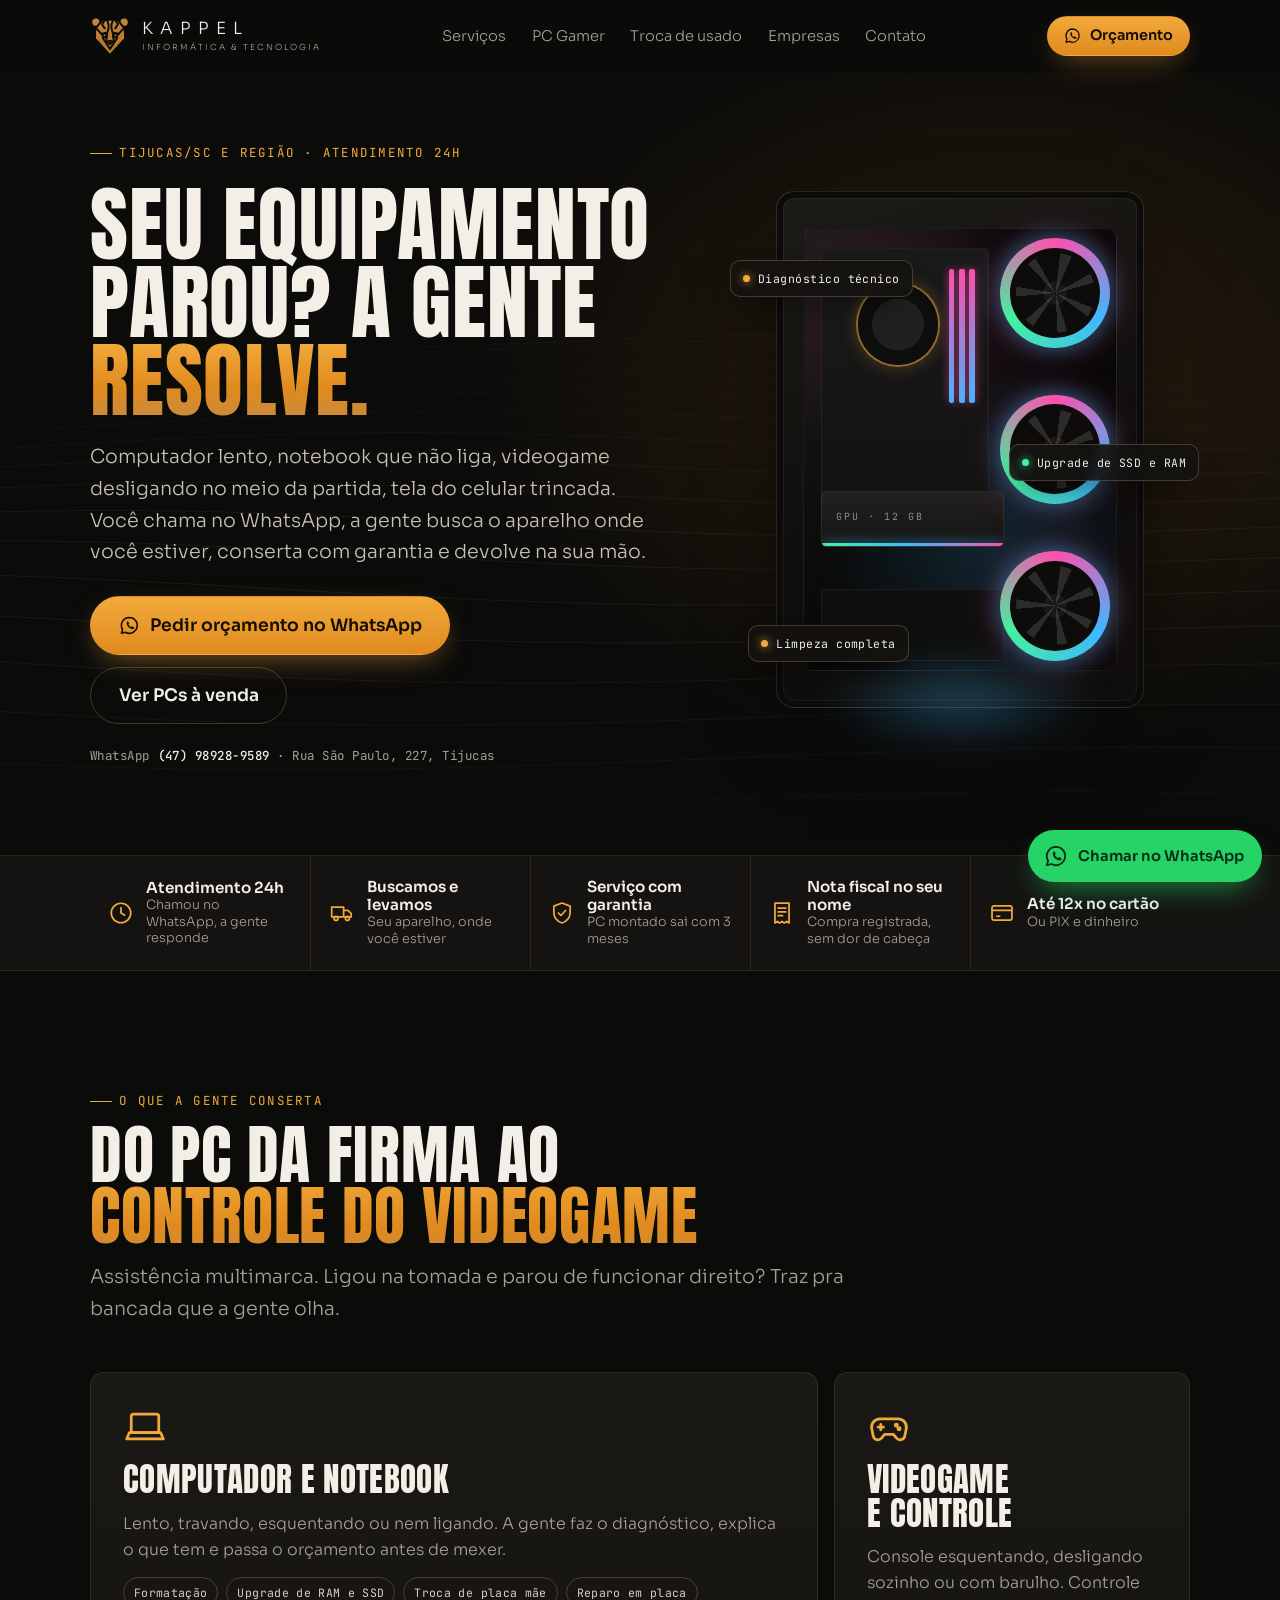
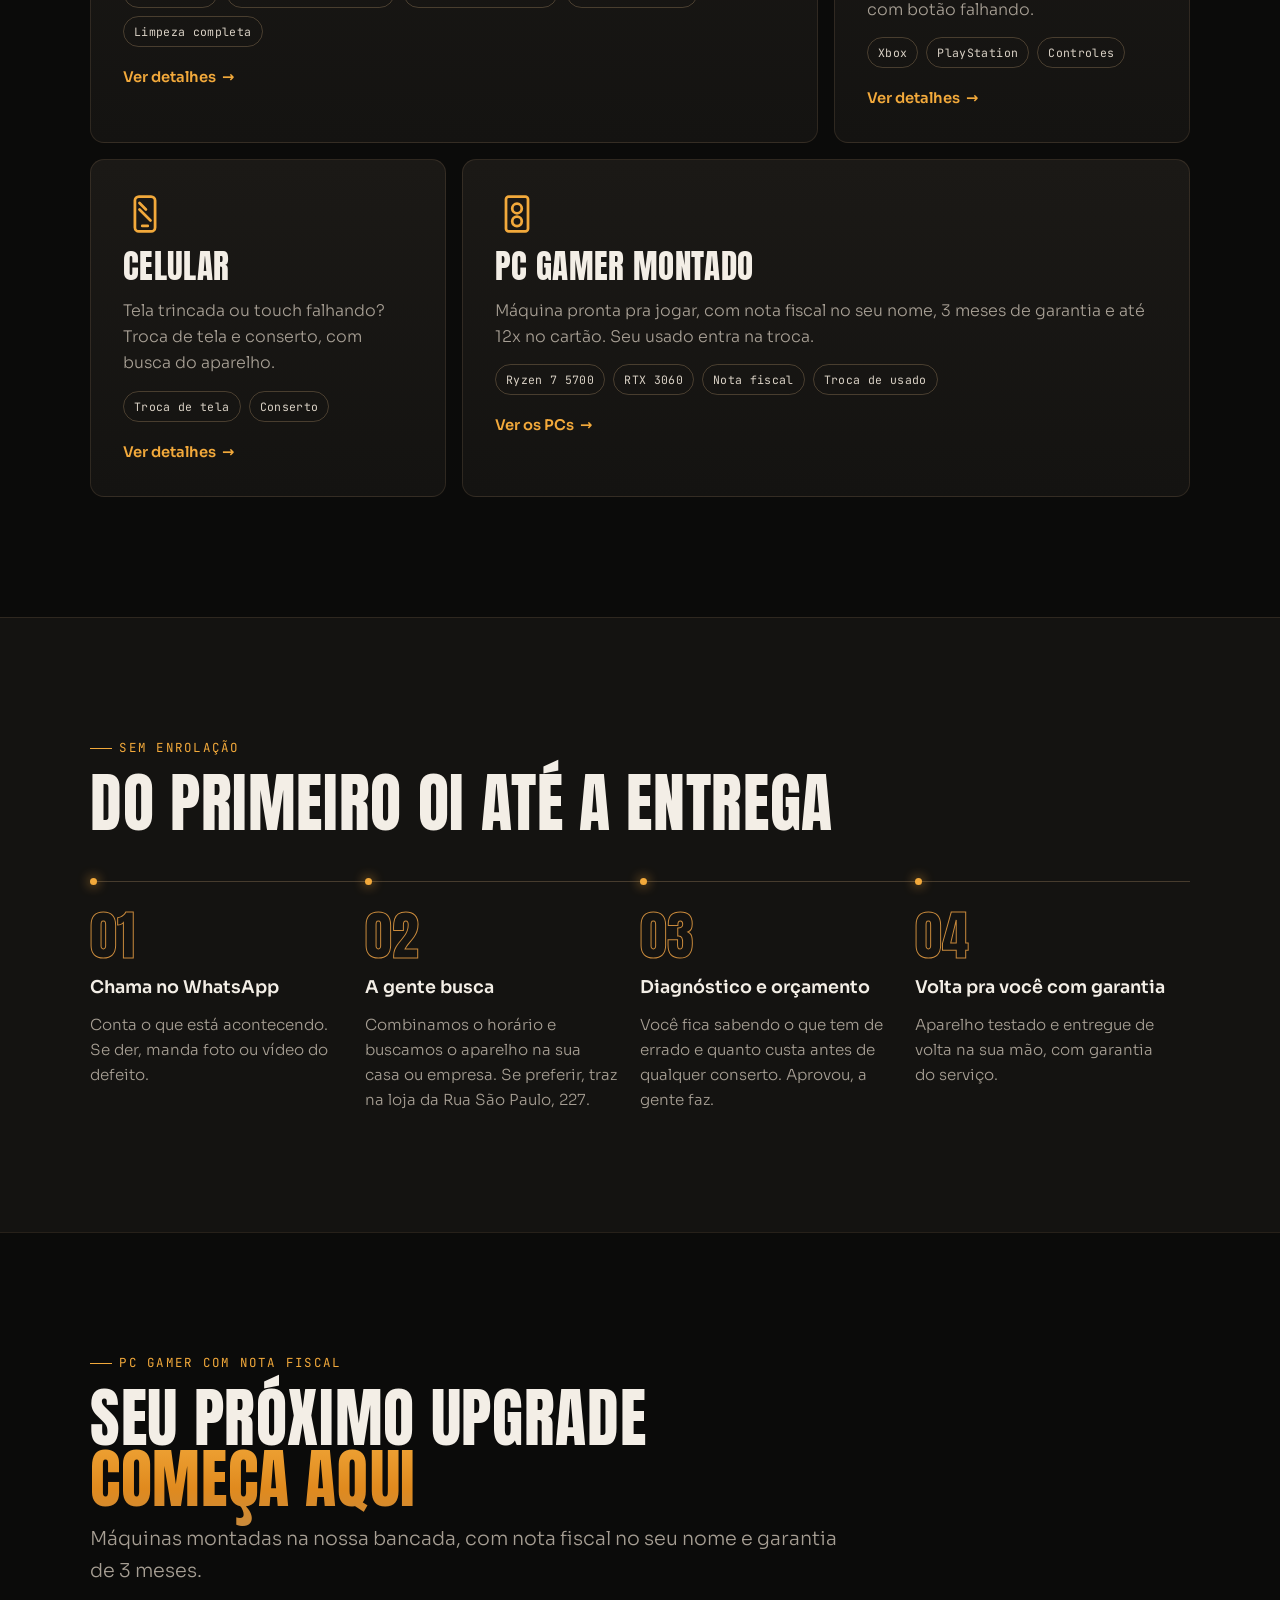
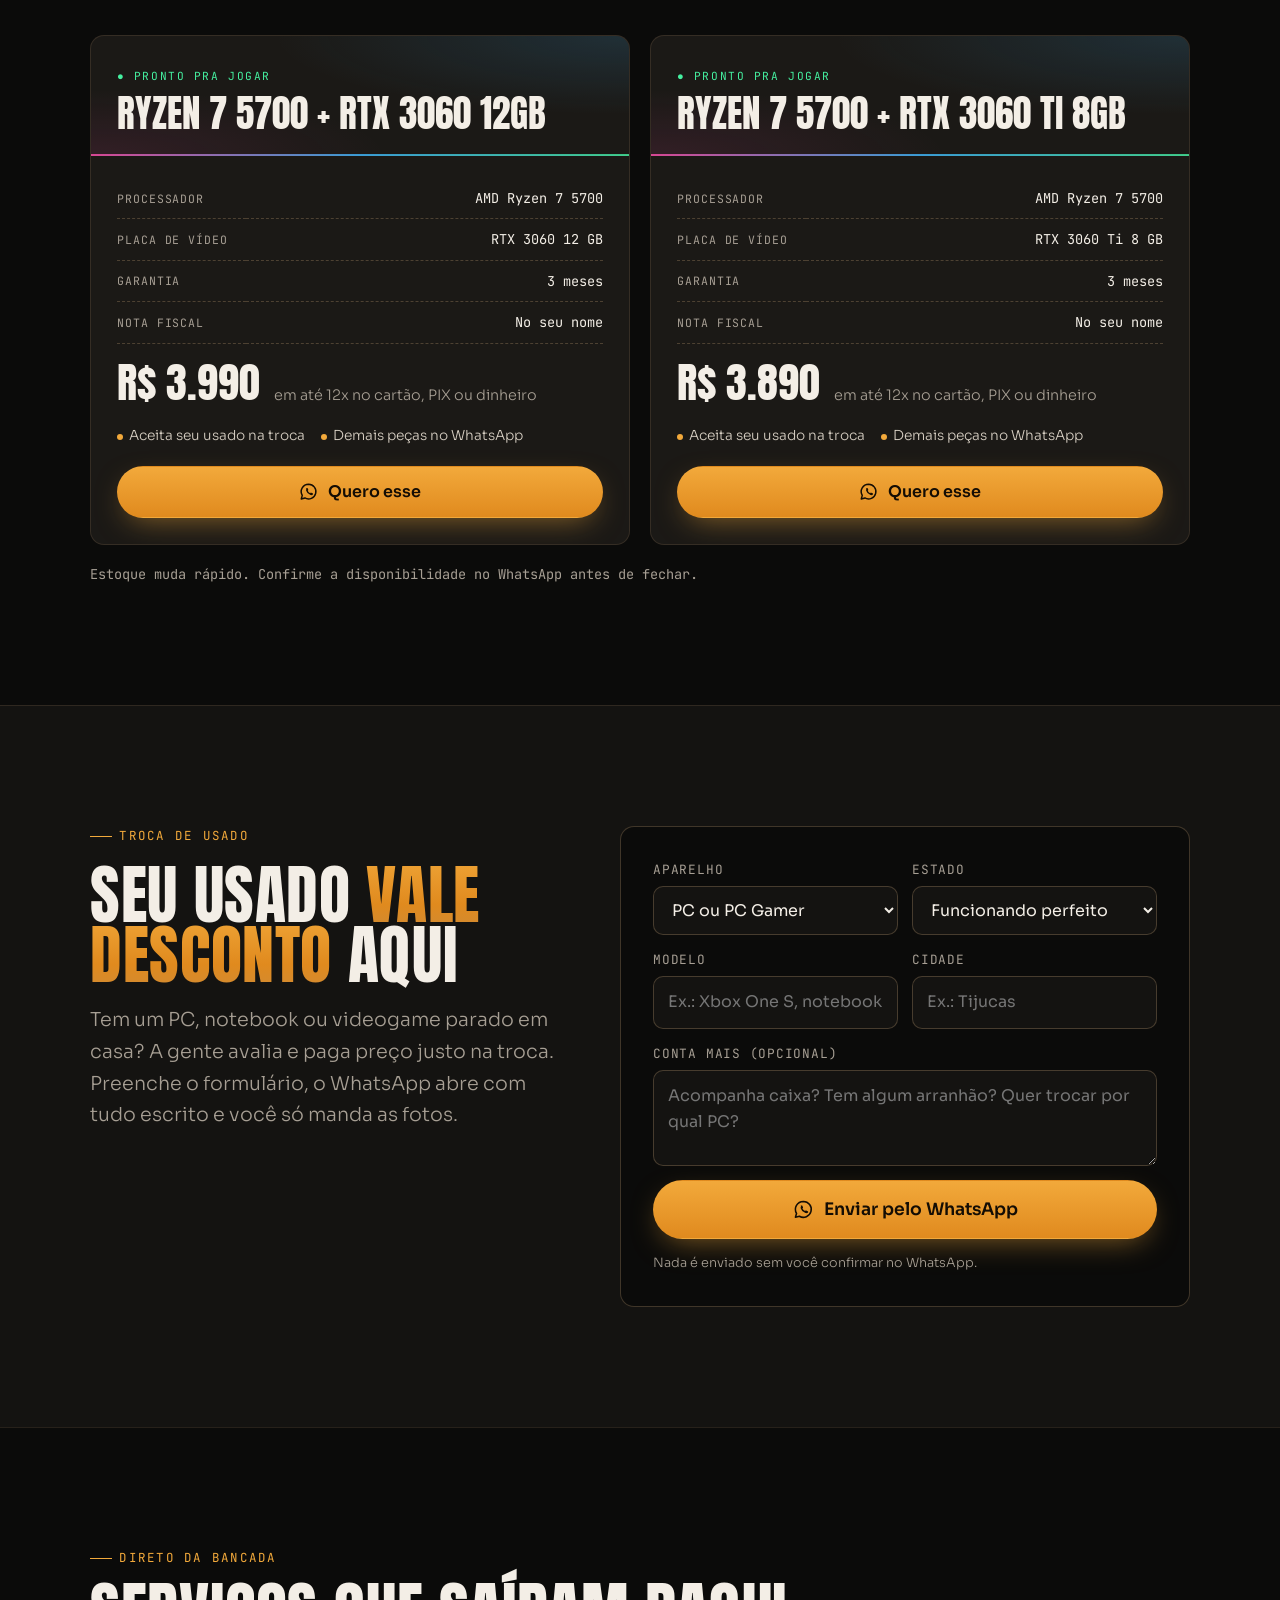
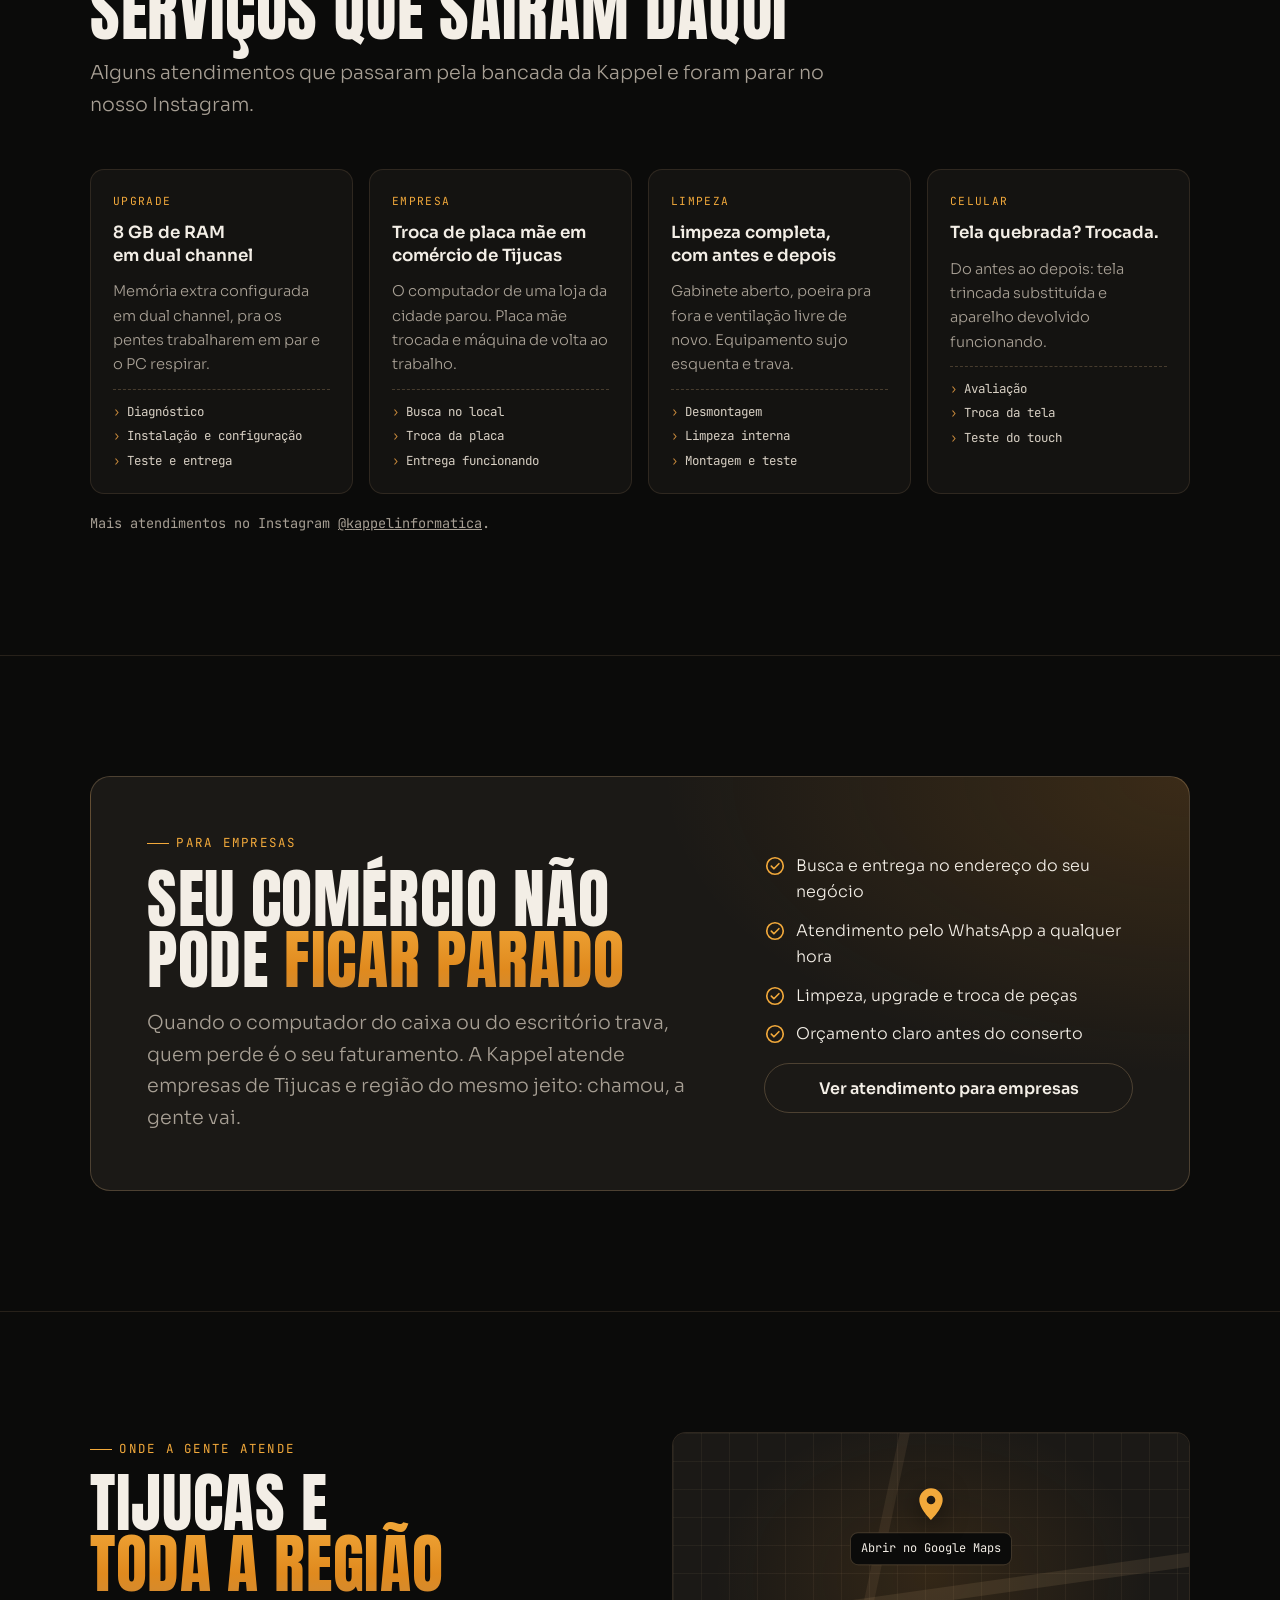
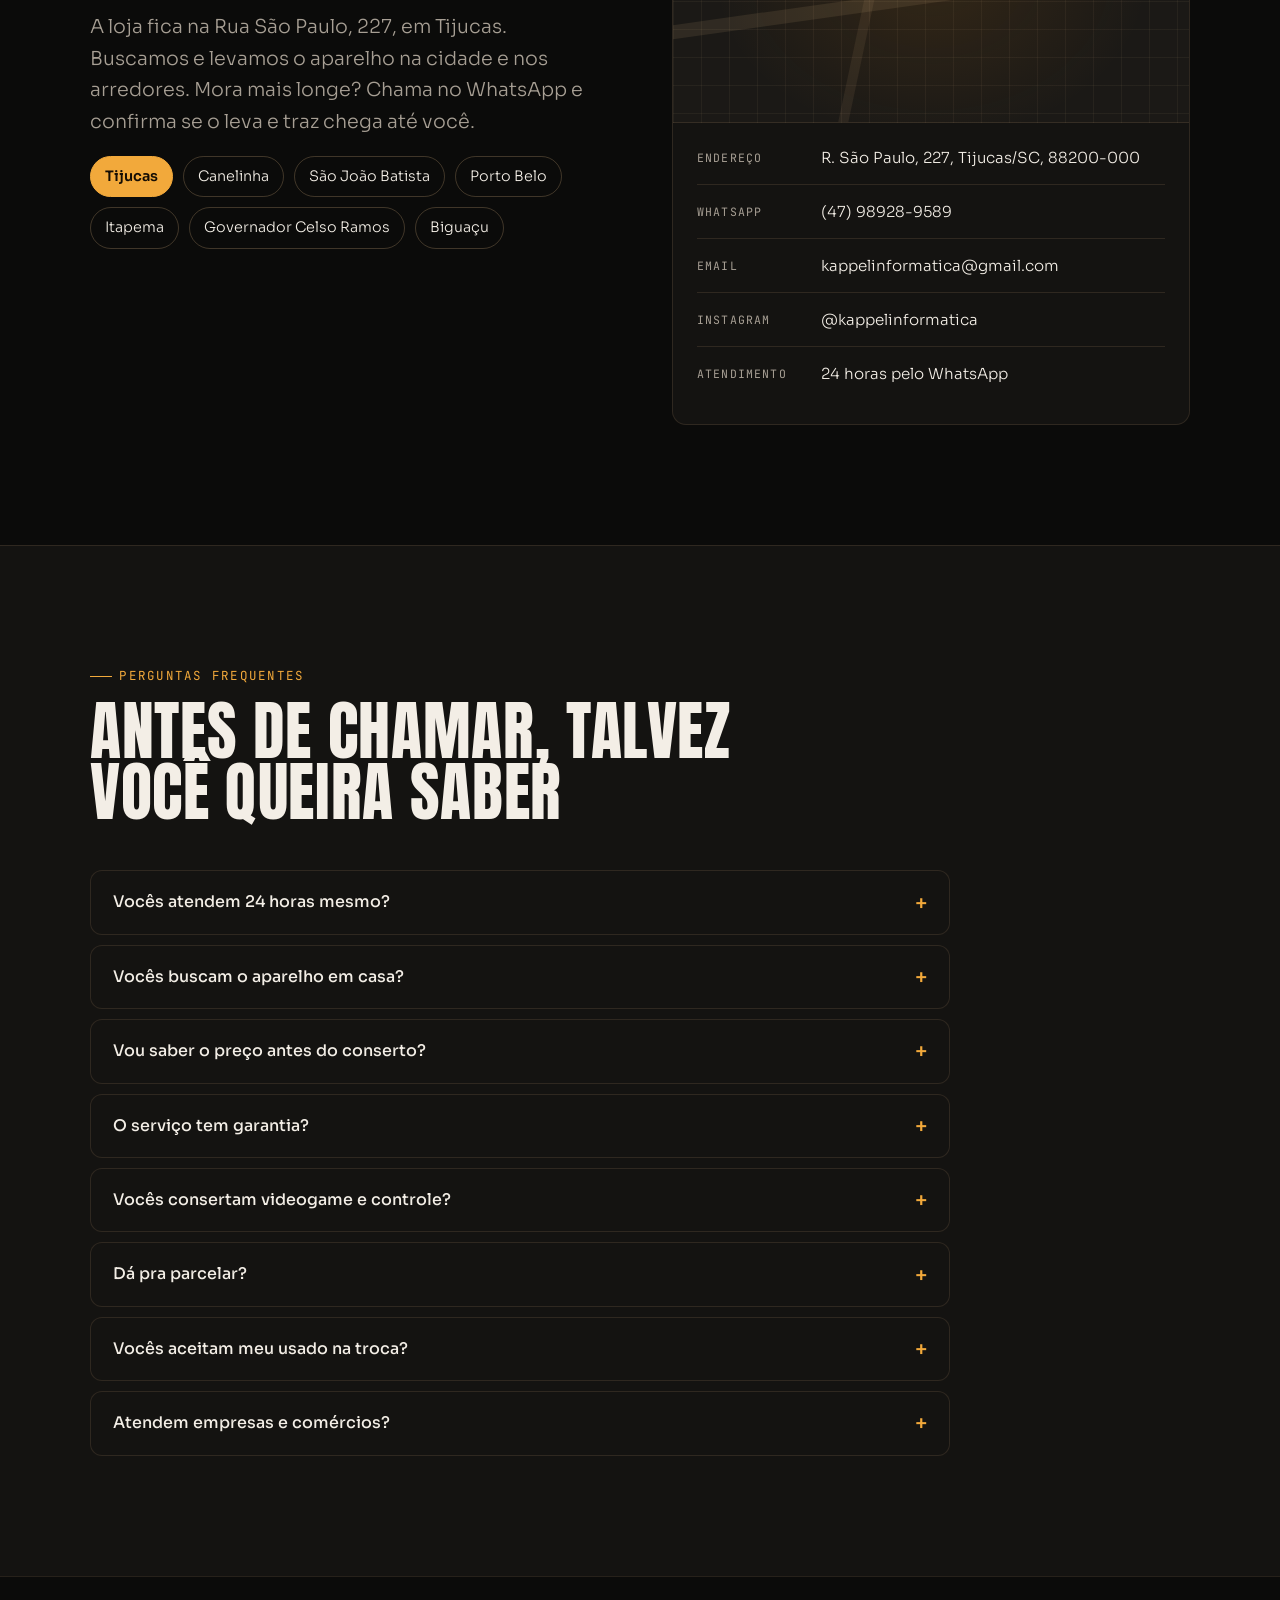
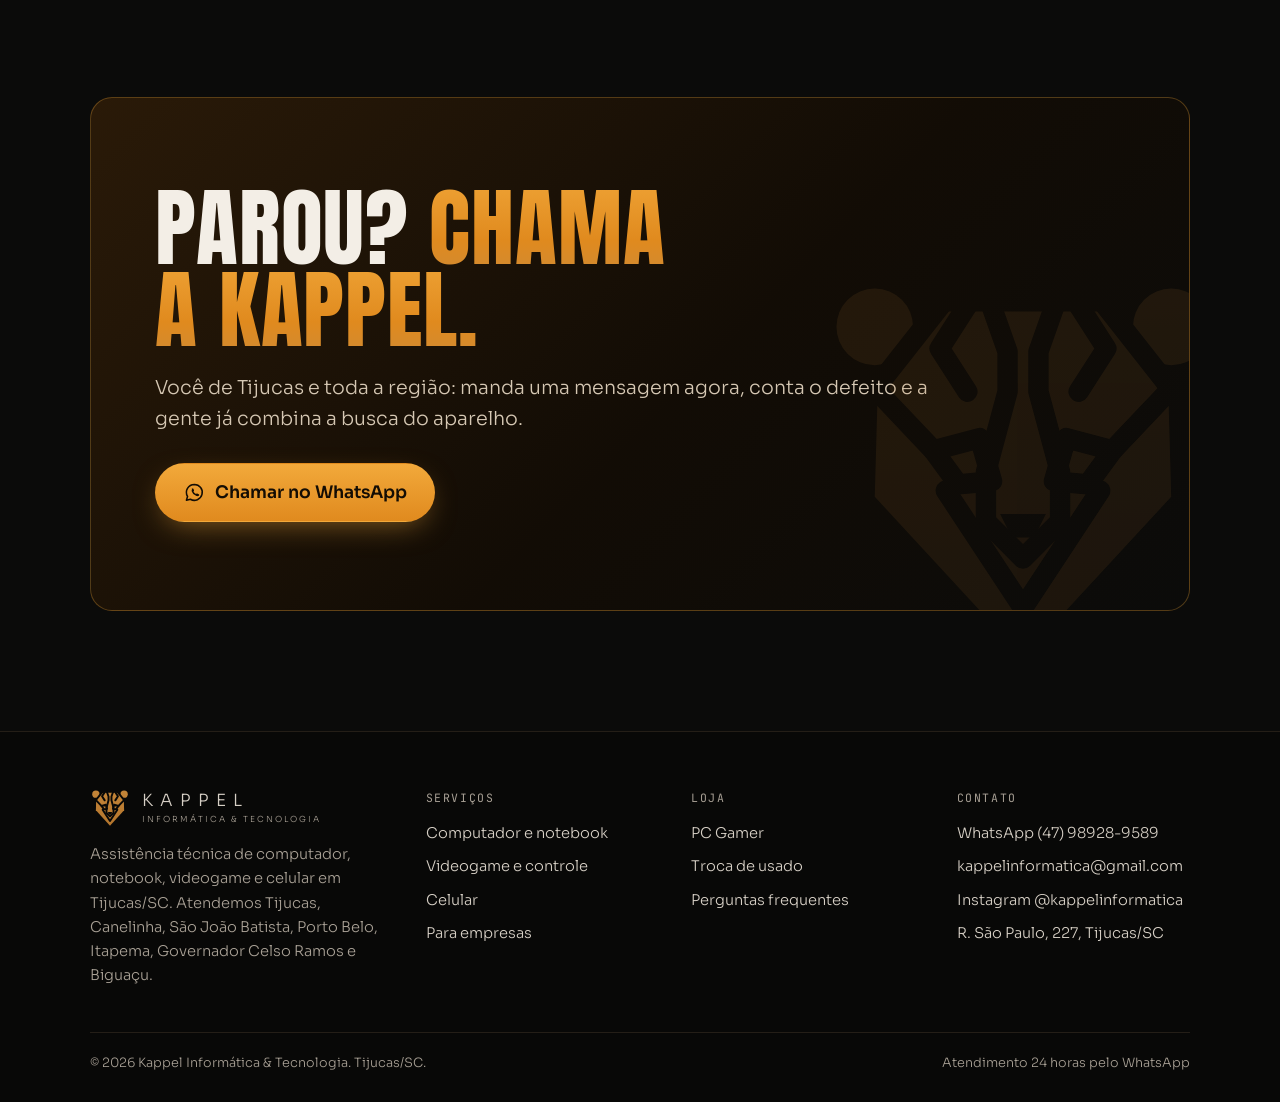
==== commit c31d89c1: "Prepara o site para deploy na Vercel Adiciona vercel.json com URLs limpas e barra final (alinhadas a" ====
--- a/index.html
+++ b/index.html
@@ -30,7 +30,7 @@
 <link rel="manifest" href="/site.webmanifest">
 <link rel="preload" href="/assets/fonts/anton.woff2" as="font" type="font/woff2" crossorigin>
 <link rel="preload" href="/assets/fonts/sora-var.woff2" as="font" type="font/woff2" crossorigin>
-<link rel="stylesheet" href="/assets/css/site.css">
+<link rel="stylesheet" href="/assets/css/site.css?v=9638f97367">
 <script type="application/ld+json">{"@context":"https://schema.org","@graph":[{"@type":["ComputerStore","LocalBusiness"],"@id":"https://www.kappelinformatica.com.br/#negocio","name":"Kappel Informática & Tecnologia","alternateName":["Kappel Informática","Kappel"],"description":"Assistência técnica multimarca de computador, notebook, videogame, controle e celular em Tijucas/SC, com busca e entrega do aparelho, atendimento 24 horas pelo WhatsApp e venda de PC Gamer montado com nota fiscal.","url":"https://www.kappelinformatica.com.br/","logo":"https://www.kappelinformatica.com.br/assets/img/logo-512.png","image":"https://www.kappelinformatica.com.br/assets/img/og-kappel.jpg","telephone":"+55-47-98928-9589","email":"kappelinformatica@gmail.com","address":{"@type":"PostalAddress","streetAddress":"R. São Paulo, 227","addressLocality":"Tijucas","addressRegion":"SC","postalCode":"88200-000","addressCountry":"BR"},"hasMap":"https://www.google.com/maps/search/?api=1&query=Kappel%20Inform%C3%A1tica%20R.%20S%C3%A3o%20Paulo%20227%20Tijucas%20SC","areaServed":[{"@type":"City","name":"Tijucas, SC"},{"@type":"City","name":"Canelinha, SC"},{"@type":"City","name":"São João Batista, SC"},{"@type":"City","name":"Porto Belo, SC"},{"@type":"City","name":"Itapema, SC"},{"@type":"City","name":"Governador Celso Ramos, SC"},{"@type":"City","name":"Biguaçu, SC"}],"openingHoursSpecification":[{"@type":"OpeningHoursSpecification","dayOfWeek":["Monday","Tuesday","Wednesday","Thursday","Friday","Saturday","Sunday"],"opens":"00:00","closes":"23:59"}],"paymentAccepted":"Cartão de crédito, PIX, Dinheiro","currenciesAccepted":"BRL","priceRange":"$$","sameAs":["https://www.instagram.com/kappelinformatica/","https://www.facebook.com/61590926625800/"],"knowsAbout":["Conserto de computador","Conserto de notebook","Formatação","Upgrade de SSD e memória RAM","Troca de placa mãe","Reparo em placa","Conserto de videogame","Conserto de controle","Troca de tela de celular","Montagem de PC Gamer"],"hasOfferCatalog":{"@type":"OfferCatalog","name":"Serviços e produtos","itemListElement":[{"@type":"Offer","itemOffered":{"@type":"Service","name":"Conserto de computador e notebook","url":"https://www.kappelinformatica.com.br/servicos/computador-e-notebook/"}},{"@type":"Offer","itemOffered":{"@type":"Service","name":"Conserto de videogame e controle","url":"https://www.kappelinformatica.com.br/servicos/videogame-e-controle/"}},{"@type":"Offer","itemOffered":{"@type":"Service","name":"Troca de tela e conserto de celular","url":"https://www.kappelinformatica.com.br/servicos/celular/"}},{"@type":"Offer","itemOffered":{"@type":"Service","name":"Assistência técnica para empresas","url":"https://www.kappelinformatica.com.br/empresas/"}},{"@type":"Offer","itemOffered":{"@type":"Service","name":"PC Gamer montado com nota fiscal","url":"https://www.kappelinformatica.com.br/pc-gamer/"}}]}},{"@type":"WebSite","@id":"https://www.kappelinformatica.com.br/#site","url":"https://www.kappelinformatica.com.br/","name":"Kappel Informática","inLanguage":"pt-BR","publisher":{"@id":"https://www.kappelinformatica.com.br/#negocio"}},{"@type":"FAQPage","mainEntity":[{"@type":"Question","name":"Vocês atendem 24 horas mesmo?","acceptedAnswer":{"@type":"Answer","text":"O atendimento pelo WhatsApp é 24 horas. Mandou mensagem, a gente responde e combina o melhor horário pra buscar o aparelho."}},{"@type":"Question","name":"Vocês buscam o aparelho em casa?","acceptedAnswer":{"@type":"Answer","text":"Sim. A gente busca e devolve em Tijucas e região. Mora mais longe? Chama no WhatsApp e confirma se o leva e traz chega no seu endereço."}},{"@type":"Question","name":"Vou saber o preço antes do conserto?","acceptedAnswer":{"@type":"Answer","text":"Sim. Primeiro vem o diagnóstico e o orçamento. A gente só mexe no aparelho depois que você aprova."}},{"@type":"Question","name":"O serviço tem garantia?","acceptedAnswer":{"@type":"Answer","text":"Tem. Os PCs montados saem com 3 meses de garantia e nota fiscal no seu nome. O prazo de garantia do conserto vem junto com o orçamento."}},{"@type":"Question","name":"Vocês consertam videogame e controle?","acceptedAnswer":{"@type":"Answer","text":"Consertamos e fazemos limpeza em consoles como Xbox e PlayStation, e também em controles."}},{"@type":"Question","name":"Dá pra parcelar?","acceptedAnswer":{"@type":"Answer","text":"Dá. Em até 12x no cartão, além de PIX ou dinheiro."}},{"@type":"Question","name":"Vocês aceitam meu usado na troca?","acceptedAnswer":{"@type":"Answer","text":"Aceitamos PC, notebook e videogame como parte do pagamento, com avaliação a preço justo. Preenche o formulário de troca ou manda as fotos no WhatsApp."}},{"@type":"Question","name":"Atendem empresas e comércios?","acceptedAnswer":{"@type":"Answer","text":"Sim. Atendemos comércios e escritórios de Tijucas e região, com busca e entrega do equipamento."}}]}]}</script>
 <!--
   GA4: troque G-XXXXXXXXXX pelo ID real e descomente.
@@ -344,6 +344,6 @@
   </div>
 </footer>
 <a class="zap-float" href="https://wa.me/5547989289589?text=Oi%2C%20Kappel%21%20Vim%20pelo%20site%20e%20quero%20um%20or%C3%A7amento." target="_blank" rel="noopener" aria-label="Chamar a Kappel no WhatsApp"><svg aria-hidden="true"><use href="#i-zap"/></svg><span>Chamar no WhatsApp</span></a>
-<script src="/assets/js/site.js" defer></script>
+<script src="/assets/js/site.js?v=bb8026a8f8" defer></script>
 </body>
 </html>
